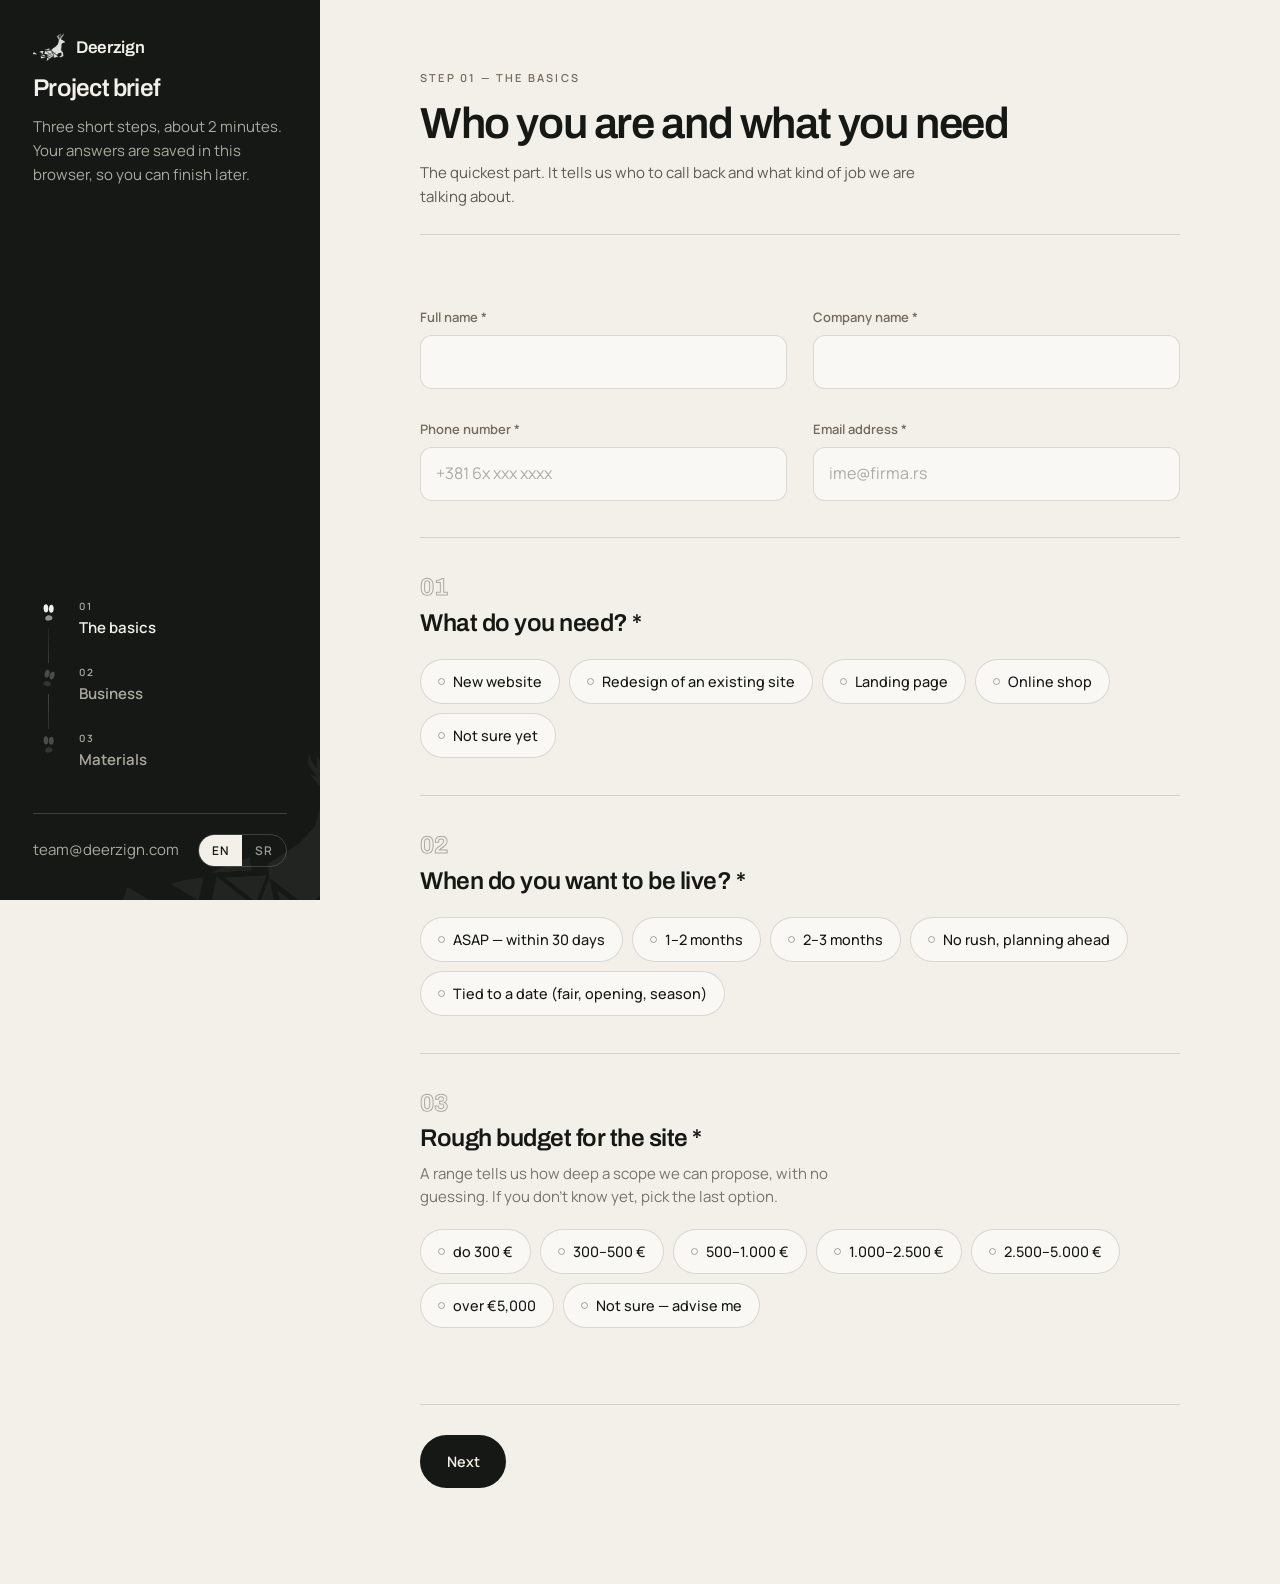
==== brief.html @ e3091c38 "Add files via upload" ====
<!doctype html>
<html lang="sr">
<head>
<meta charset="utf-8">
<meta name="viewport" content="width=device-width, initial-scale=1">
<title>Deerzign — Upit za izradu sajta</title>
<meta name="description" content="Kratak brif za izradu sajta. Odgovorite na nekoliko pitanja i javljamo se sa predlogom narednog koraka i okvirnom procenom.">
<meta name="robots" content="noindex,follow">
<meta name="theme-color" content="#14150F">
<link rel="icon" href="deer.png">

<link rel="preconnect" href="https://fonts.googleapis.com">
<link rel="preconnect" href="https://fonts.gstatic.com" crossorigin>
<link href="https://fonts.googleapis.com/css2?family=Archivo:wght@400;500;600;700&family=Manrope:wght@400;500;600;700&display=swap" rel="stylesheet">

<style>
/* ============================================================
   TOKENS — same set as index.html
   ============================================================ */
:root{
  --warm:#F2F0E9;
  --warm-2:#ECE7DA;
  --ink:#151815;
  --ink-2:#1B1E1B;
  --forest:#263D32;
  --forest-deep:#16241D;
  --brown:#756B5E;
  --text-dim:#AAA99F;
  --line:rgba(20,21,15,.14);
  --line-lt:rgba(242,240,233,.18);
  --err:#9A3B2B;

  --display:"Archivo",system-ui,-apple-system,"Segoe UI",sans-serif;
  --text:"Manrope",system-ui,-apple-system,"Segoe UI",sans-serif;

  --d2:clamp(1.75rem,3.4vw,2.8rem);
  --d3:clamp(1.35rem,2.1vw,1.9rem);

  --pad:clamp(1.25rem,4vw,3.25rem);
  --ease:cubic-bezier(.16,1,.3,1);
}

*,*::before,*::after{box-sizing:border-box}
html{-webkit-text-size-adjust:100%}
body{
  margin:0;background:var(--warm);color:var(--ink);
  font-family:var(--text);font-size:16px;line-height:1.6;
  -webkit-font-smoothing:antialiased;-moz-osx-font-smoothing:grayscale;
}
img{max-width:100%;display:block}
a{color:inherit;text-decoration:none}
button{font:inherit;color:inherit;background:none;border:0;cursor:pointer}
h1,h2,h3,h4{font-family:var(--display);font-weight:600;margin:0;letter-spacing:-.032em;line-height:1.06}
p{margin:0}
ul,ol{margin:0;padding:0;list-style:none}
::selection{background:var(--forest);color:var(--warm)}
:focus-visible{outline:2px solid var(--forest);outline-offset:3px;border-radius:3px}
.on-dark :focus-visible{outline-color:var(--warm)}
.sr-only{position:absolute;width:1px;height:1px;padding:0;margin:-1px;overflow:hidden;clip:rect(0 0 0 0);white-space:nowrap;border:0}

.eyebrow{font-family:var(--text);font-size:.6875rem;font-weight:600;letter-spacing:.2em;text-transform:uppercase;color:var(--brown)}
.on-dark .eyebrow{color:var(--text-dim)}
.small{font-size:.9375rem;line-height:1.6;color:rgba(20,21,15,.68)}
.on-dark .small{color:var(--text-dim)}

.btn{
  display:inline-flex;align-items:center;justify-content:center;gap:10px;
  padding:14px 26px;border-radius:999px;font-size:.9rem;font-weight:600;
  letter-spacing:-.01em;border:1px solid transparent;white-space:nowrap;
  transition:background .45s var(--ease),color .45s var(--ease),opacity .3s var(--ease);
}
.btn-dark{background:var(--ink);color:var(--warm)}
.btn-dark:hover{background:var(--forest)}
.btn-quiet{border-color:var(--line);color:var(--ink)}
.btn-quiet:hover{background:var(--warm-2)}
.btn[disabled]{opacity:.45;pointer-events:none}
/* the .btn class's own display:inline-flex otherwise beats the browser's
   default [hidden] rule, since an author-stylesheet class always wins over
   a same-specificity UA-stylesheet attribute selector */
.btn[hidden]{display:none}

/* ============================================================
   LAYOUT — a dark rail with the trail, the form beside it
   ============================================================ */
.wrap{display:grid;grid-template-columns:clamp(290px,25vw,392px) 1fr;min-height:100vh}

.rail{
  position:sticky;top:0;height:100vh;overflow:hidden;
  background:var(--ink);color:var(--warm);
  padding:clamp(1.6rem,2.6vw,2.6rem);
  display:flex;flex-direction:column;gap:2rem;
}
/* the mark, large and quiet, the way it sits in the dark panels on the site */
.rail::after{
  content:"";position:absolute;right:-16%;bottom:-8%;width:78%;aspect-ratio:1;
  background:url(deer.png) center/contain no-repeat;
  filter:brightness(0) invert(1);opacity:.06;pointer-events:none;
}
.rail>*{position:relative;z-index:1}

.brand{display:flex;align-items:center;gap:11px}
.brand img{height:28px;width:auto;filter:brightness(0) invert(1)}
.brand span{font-family:var(--display);font-weight:600;font-size:1.0625rem;letter-spacing:-.02em}

.rail-title{font-size:clamp(1.5rem,1.9vw,1.9rem);margin-top:.9rem}
.rail-sub{margin-top:.85rem;max-width:30ch}

/* ---- the trail: tracks pressed in one after another ---- */
.trail{margin-top:auto;position:relative;display:flex;flex-direction:column;gap:6px}
.trail::before{
  content:"";position:absolute;left:15px;top:18px;bottom:18px;width:1px;
  background:linear-gradient(rgba(244,241,233,0),rgba(244,241,233,.22),rgba(244,241,233,0));
}
.tstep{position:relative;padding:9px 0 9px 46px;display:flex;flex-direction:column;gap:2px}
.tstep .track{
  position:absolute;left:0;top:8px;width:31px;height:31px;display:grid;place-items:center;
  background:var(--ink);border-radius:50%;
}
.tstep .track svg{width:22px;height:22px;color:var(--warm);opacity:.24;transition:opacity .5s var(--ease),transform .5s var(--ease)}
.tstep:nth-child(even) .track svg{transform:rotate(9deg)}
.tstep:nth-child(odd) .track svg{transform:rotate(-7deg)}
.tstep.done .track svg{opacity:.6}
.tstep.now .track svg{opacity:1}
.tstep .n{font-size:.625rem;font-weight:600;letter-spacing:.2em;text-transform:uppercase;color:var(--text-dim)}
.tstep .t{font-size:.9375rem;font-weight:600;color:var(--text-dim);transition:color .5s var(--ease)}
.tstep.done .t{color:rgba(244,241,233,.72)}
.tstep.now .t{color:var(--warm)}

.rail-foot{display:flex;align-items:center;justify-content:space-between;gap:16px;
  padding-top:1.25rem;border-top:1px solid var(--line-lt)}

/* ---- language switch ---- */
.lang{display:inline-flex;border:1px solid var(--line-lt);border-radius:999px;overflow:hidden}
.lang button{padding:6px 13px;font-size:.75rem;font-weight:600;letter-spacing:.08em;color:rgba(244,241,233,.6)}
.lang button[aria-pressed="true"]{background:var(--warm);color:var(--ink)}
.stage .lang{border-color:var(--line)}
.stage .lang button{color:var(--brown)}
.stage .lang button[aria-pressed="true"]{background:var(--ink);color:var(--warm)}

/* ---- mobile head: the rail folds into a bar ---- */
.mhead{display:none;position:sticky;top:0;z-index:30;background:var(--ink);color:var(--warm);
  padding:12px var(--pad) 0}
.mhead-in{display:flex;align-items:center;justify-content:space-between;gap:14px}
.mhead .meta{font-size:.75rem;font-weight:600;letter-spacing:.14em;text-transform:uppercase;color:var(--text-dim)}
.mbar{margin-top:12px;height:2px;background:var(--line-lt);position:relative}
.mbar i{position:absolute;inset:0 auto 0 0;background:var(--warm);width:25%;transition:width .5s var(--ease)}

/* ============================================================
   FORM
   ============================================================ */
.stage{padding:clamp(2.2rem,5vw,4.5rem) var(--pad) clamp(4rem,8vw,6rem)}
.stage-in{max-width:760px;margin-inline:auto}

.step[hidden]{display:none}
.step{animation:rise .55s var(--ease) both}
@keyframes rise{from{opacity:0;transform:translateY(14px)}to{opacity:1;transform:none}}
@media (prefers-reduced-motion:reduce){.step{animation:none}}

.step-head{padding-bottom:1.6rem;margin-bottom:2.2rem;border-bottom:1px solid var(--line)}
.step-head h2{font-size:var(--d2);margin-top:.7rem}
.step-head .small{margin-top:.85rem;max-width:56ch}

.q{padding:2.3rem 0;border-bottom:1px solid var(--line)}
.q:last-of-type{border-bottom:0}
/* each real question gets a quiet outlined index mark, echoing the numerals
   used for services/pricing/process on the main site — :has() skips the
   contact-details block, which has no .q-t and so isn't really "a question" */
.step{counter-reset:qnum}
.q:has(.q-t){counter-increment:qnum}
.q-t::before{
  content:counter(qnum,decimal-leading-zero);
  display:block;font-family:var(--display);font-weight:700;
  font-size:1.5rem;line-height:1;letter-spacing:-.02em;margin-bottom:.6rem;
  color:transparent;-webkit-text-stroke:1px rgba(20,21,15,.32);
}
.q-t{font-family:var(--display);font-size:clamp(1.3rem,1.9vw,1.6rem);font-weight:600;letter-spacing:-.02em;line-height:1.22;display:block}
.q-t .req{color:var(--brown);font-weight:500}
.q-h{margin-top:.5rem;font-size:.9375rem;line-height:1.55;color:rgba(20,21,15,.56);max-width:52ch}
.q-body{margin-top:1.3rem}

/* two fields side by side */
.row{display:grid;grid-template-columns:1fr 1fr;gap:1.9rem 1.6rem}
.stack{display:flex;flex-direction:column;gap:.7rem}

label.f{display:block}
label.f .lb{display:block;font-size:.8125rem;font-weight:600;color:var(--brown);margin-bottom:.45rem}

input[type=text],input[type=email],input[type=tel],input[type=url],input[type=number],textarea,select{
  width:100%;font:inherit;color:var(--ink);background:rgba(255,255,255,.55);
  border:1px solid var(--line);border-radius:12px;padding:13px 15px;
  transition:border-color .3s var(--ease),background .3s var(--ease);
}
textarea{resize:vertical;min-height:104px;line-height:1.6}
input::placeholder,textarea::placeholder{color:rgba(20,21,15,.34)}
input:hover,textarea:hover,select:hover{border-color:rgba(20,21,15,.26)}
input:focus,textarea:focus,select:focus{outline:none;border-color:var(--forest);background:#fff;box-shadow:0 0 0 3px rgba(38,61,50,.1)}
.invalid input,.invalid textarea,.invalid select,input.invalid,textarea.invalid{border-color:var(--err)}
.num{max-width:170px}

/* ---- choices: pills ---- */
.chips{display:flex;flex-wrap:wrap;gap:9px;border:0;padding:0;margin:0}
.chips legend{position:absolute;width:1px;height:1px;overflow:hidden;clip:rect(0 0 0 0)}
.chip{position:relative}
/* the real control sits over the pill rather than being sized to nothing —
   a 0×0 input drops out of the accessibility tree in some browsers */
.chip input{position:absolute;inset:0;width:100%;height:100%;margin:0;opacity:0;cursor:pointer}
.chip span{
  display:inline-flex;align-items:center;gap:8px;cursor:pointer;
  padding:10px 17px;border:1px solid var(--line);border-radius:999px;
  font-size:.9rem;font-weight:500;background:rgba(255,255,255,.5);
  transition:background .3s var(--ease),color .3s var(--ease),border-color .3s var(--ease);
}
.chip span::before{
  content:"";width:7px;height:7px;border-radius:50%;background:transparent;
  border:1px solid rgba(20,21,15,.34);flex:none;transition:background .3s var(--ease),border-color .3s var(--ease);
}
.chip input[type=checkbox]+span::before{border-radius:2px}
.chip span:hover{border-color:rgba(20,21,15,.3)}
.chip input:checked+span{background:var(--ink);color:var(--warm);border-color:var(--ink)}
.chip input:checked+span::before{background:var(--warm);border-color:var(--warm)}
.chip input:focus-visible+span{outline:2px solid var(--forest);outline-offset:3px}
.chips.invalid .chip span{border-color:var(--err)}

/* ---- file drop ---- */
.drop{
  display:flex;align-items:center;gap:14px;width:100%;text-align:left;
  padding:15px 18px;border:1px dashed rgba(20,21,15,.26);border-radius:14px;
  background:rgba(255,255,255,.4);transition:border-color .3s var(--ease),background .3s var(--ease);
}
.drop:hover,.drop.over{border-color:var(--forest);background:#fff}
.drop svg{width:19px;height:19px;color:var(--brown);flex:none}
.drop .dt{font-size:.9rem;font-weight:600}
.drop .dh{font-size:.8125rem;color:rgba(20,21,15,.55)}
.files{margin-top:.7rem;display:flex;flex-direction:column;gap:6px}
.file{display:flex;align-items:center;gap:10px;font-size:.85rem;color:rgba(20,21,15,.72)}
.file b{font-weight:600}
.file button{color:var(--brown);font-size:.8125rem;text-decoration:underline;margin-left:auto}

/* ---- consent ---- */
.consent{display:flex;gap:12px;align-items:flex-start;font-size:.9rem;line-height:1.55;cursor:pointer}
.consent input{margin-top:4px;accent-color:var(--forest);width:17px;height:17px;flex:none}

/* ---- errors ---- */
.err{display:none;margin-top:.6rem;font-size:.8125rem;font-weight:600;color:var(--err)}
.err.on{display:block}
.summary{display:none;margin-bottom:1.6rem;padding:14px 18px;border-radius:12px;
  background:rgba(154,59,43,.08);border:1px solid rgba(154,59,43,.25);color:var(--err);
  font-size:.9rem;font-weight:600}
.summary.on{display:block}

/* ---- nav row ---- */
.nav-row{display:flex;align-items:center;gap:14px;margin-top:2.4rem;padding-top:1.9rem;border-top:1px solid var(--line)}
.nav-row .save{margin-left:auto;font-size:.8125rem;color:var(--brown);opacity:0;transition:opacity .4s var(--ease)}
.nav-row .save.on{opacity:1}
#send .spin{display:none;width:15px;height:15px;border:2px solid currentColor;border-right-color:transparent;
  border-radius:50%;animation:spin .7s linear infinite;flex:none}
#send.is-sending .spin{display:inline-block}
@keyframes spin{to{transform:rotate(360deg)}}
.sending-note{display:none;font-size:.8125rem;color:var(--brown);margin-top:12px;line-height:1.5}
.sending-note.on{display:block}

@media (max-width:980px){
  .wrap{grid-template-columns:1fr}
  .rail{display:none}
  .mhead{display:block}
  .stage{padding-top:2.2rem}
}
@media (max-width:620px){
  .row{grid-template-columns:1fr;gap:1.2rem}
  .num{max-width:none}
}
</style>

<!-- Meta Pixel Code -->
<script>
!function(f,b,e,v,n,t,s)
{if(f.fbq)return;n=f.fbq=function(){n.callMethod?
n.callMethod.apply(n,arguments):n.queue.push(arguments)};
if(!f._fbq)f._fbq=n;n.push=n;n.loaded=!0;n.version='2.0';
n.queue=[];t=b.createElement(e);t.async=!0;
t.src=v;s=b.getElementsByTagName(e)[0];
s.parentNode.insertBefore(t,s)}(window, document,'script',
'https://connect.facebook.net/en_US/fbevents.js');
fbq('init', '1056070890490241');
fbq('track', 'PageView');
</script>
<noscript><img height="1" width="1" style="display:none"
src="https://www.facebook.com/tr?id=1056070890490241&ev=PageView&noscript=1"
/></noscript>
<!-- End Meta Pixel Code -->
</head>
<body>

<div class="wrap">

  <!-- ============================ RAIL ============================ -->
  <aside class="rail on-dark">
    <div>
      <a class="brand" href="index.html" aria-label="Deerzign">
        <img src="deer.png" alt="" aria-hidden="true">
        <span>Deerzign</span>
      </a>
      <h1 class="rail-title" data-sr="Upit za izradu sajta" data-en="Project brief">Upit za izradu sajta</h1>
      <p class="small rail-sub" data-sr="Tri kratka koraka, oko 2 minuta. Odgovori se čuvaju u vašem pregledaču, možete nastaviti kasnije."
         data-en="Three short steps, about 2 minutes. Your answers are saved in this browser, so you can finish later.">Tri kratka koraka, oko 2 minuta. Odgovori se čuvaju u vašem pregledaču, možete nastaviti kasnije.</p>
    </div>

    <ol class="trail" id="trail">
      <li class="tstep now" data-step="1">
        <span class="track"><svg viewBox="0 0 24 24" fill="currentColor" aria-hidden="true"><path d="M9.4 3.2c1.6 0 2.6 2 2.4 4.6-.2 2.6-1.3 4.4-2.8 4.3-1.6-.1-2.6-2.1-2.4-4.7.2-2.5 1.3-4.2 2.8-4.2Z"/><path d="M15.6 4.6c1.5.2 2.3 2.2 1.9 4.7-.4 2.5-1.7 4.2-3.2 3.9-1.5-.3-2.3-2.3-1.9-4.8.4-2.4 1.7-4 3.2-3.8Z"/><path d="M11 15.4c2.2 0 4 1.5 4 3.3s-1.8 2.6-4 2.6-4-.8-4-2.6 1.8-3.3 4-3.3Z" opacity=".55"/></svg></span>
        <span class="n">01</span>
        <span class="t" data-sr="Osnovno" data-en="The basics">Osnovno</span>
      </li>
      <li class="tstep" data-step="2">
        <span class="track"><svg viewBox="0 0 24 24" fill="currentColor" aria-hidden="true"><path d="M9.4 3.2c1.6 0 2.6 2 2.4 4.6-.2 2.6-1.3 4.4-2.8 4.3-1.6-.1-2.6-2.1-2.4-4.7.2-2.5 1.3-4.2 2.8-4.2Z"/><path d="M15.6 4.6c1.5.2 2.3 2.2 1.9 4.7-.4 2.5-1.7 4.2-3.2 3.9-1.5-.3-2.3-2.3-1.9-4.8.4-2.4 1.7-4 3.2-3.8Z"/><path d="M11 15.4c2.2 0 4 1.5 4 3.3s-1.8 2.6-4 2.6-4-.8-4-2.6 1.8-3.3 4-3.3Z" opacity=".55"/></svg></span>
        <span class="n">02</span>
        <span class="t" data-sr="Biznis" data-en="Business">Biznis</span>
      </li>
      <li class="tstep" data-step="3">
        <span class="track"><svg viewBox="0 0 24 24" fill="currentColor" aria-hidden="true"><path d="M9.4 3.2c1.6 0 2.6 2 2.4 4.6-.2 2.6-1.3 4.4-2.8 4.3-1.6-.1-2.6-2.1-2.4-4.7.2-2.5 1.3-4.2 2.8-4.2Z"/><path d="M15.6 4.6c1.5.2 2.3 2.2 1.9 4.7-.4 2.5-1.7 4.2-3.2 3.9-1.5-.3-2.3-2.3-1.9-4.8.4-2.4 1.7-4 3.2-3.8Z"/><path d="M11 15.4c2.2 0 4 1.5 4 3.3s-1.8 2.6-4 2.6-4-.8-4-2.6 1.8-3.3 4-3.3Z" opacity=".55"/></svg></span>
        <span class="n">03</span>
        <span class="t" data-sr="Materijali" data-en="Materials">Materijali</span>
      </li>
    </ol>

    <div class="rail-foot">
      <a class="small" href="mailto:team@deerzign.com">team@deerzign.com</a>
      <div class="lang" role="group" aria-label="Jezik / Language">
        <button type="button" data-lang="en" aria-pressed="true">EN</button>
        <button type="button" data-lang="sr" aria-pressed="false">SR</button>
      </div>
    </div>
  </aside>

  <!-- ============================ MOBILE HEAD ============================ -->
  <div class="mhead on-dark">
    <div class="mhead-in">
      <a class="brand" href="index.html" aria-label="Deerzign">
        <img src="deer.png" alt="" aria-hidden="true">
        <span>Deerzign</span>
      </a>
      <div class="lang" role="group" aria-label="Jezik / Language">
        <button type="button" data-lang="en" aria-pressed="true">EN</button>
        <button type="button" data-lang="sr" aria-pressed="false">SR</button>
      </div>
    </div>
    <div class="mhead-in" style="margin-top:14px">
      <span class="meta"><span id="mStepName">Osnovno</span></span>
      <span class="meta"><span id="mStepNum">1</span>/3</span>
    </div>
    <div class="mbar"><i id="mBar"></i></div>
  </div>

  <!-- ============================ FORM ============================ -->
  <main class="stage">
    <div class="stage-in">

      <div class="summary" id="summary" role="alert"
           data-sr="Molimo popunite obavezna polja označena zvezdicom."
           data-en="Please fill in the required fields marked with an asterisk.">Molimo popunite obavezna polja označena zvezdicom.</div>

      <form id="brief" novalidate>

        <!-- ---------------- STEP 1 ---------------- -->
        <section class="step" data-step="1" aria-labelledby="h1">
          <header class="step-head">
            <span class="eyebrow" data-sr="Korak 01 — Osnovno" data-en="Step 01 — The basics">Korak 01 — Osnovno</span>
            <h2 id="h1" data-sr="Ko ste i šta vam treba" data-en="Who you are and what you need">Ko ste i šta vam treba</h2>
            <p class="small" data-sr="Ovaj deo je najbrži. Na osnovu njega znamo koga zovemo i o kakvom poslu pričamo."
               data-en="The quickest part. It tells us who to call back and what kind of job we are talking about.">Ovaj deo je najbrži. Na osnovu njega znamo koga zovemo i o kakvom poslu pričamo.</p>
            <p class="small" id="paketNote" hidden style="margin-top:.7rem;font-weight:600;color:var(--ink)"></p>
          </header>

          <div class="q">
            <div class="row">
              <label class="f">
                <span class="lb" data-sr="Ime i prezime *" data-en="Full name *">Ime i prezime *</span>
                <input type="text" name="ime" required data-col="Ime i prezime" autocomplete="name">
              </label>
              <label class="f">
                <span class="lb" data-sr="Naziv firme *" data-en="Company name *">Naziv firme *</span>
                <input type="text" name="firma" required data-col="Naziv firme" autocomplete="organization">
              </label>
              <label class="f">
                <span class="lb" data-sr="Broj telefona *" data-en="Phone number *">Broj telefona *</span>
                <input type="tel" name="telefon" required data-col="Telefon" autocomplete="tel" placeholder="+381 6x xxx xxxx">
              </label>
              <label class="f">
                <span class="lb" data-sr="Email adresa *" data-en="Email address *">Email adresa *</span>
                <input type="email" name="email" required data-col="Email" autocomplete="email" placeholder="ime@firma.rs">
              </label>
            </div>
            <div class="err" id="e-kontakt" data-sr="Popunite ime, firmu, telefon i ispravnu email adresu." data-en="Please add your name, company, phone and a valid email.">Popunite ime, firmu, telefon i ispravnu email adresu.</div>
          </div>

          <div class="q">
            <span class="q-t" data-sr="Šta vam je potrebno? *" data-en="What do you need? *">Šta vam je potrebno? *</span>
            <div class="q-body">
              <fieldset class="chips group" data-required data-col="Šta vam je potrebno" id="g-potreba">
                <legend data-sr="Šta vam je potrebno?" data-en="What do you need?">Šta vam je potrebno?</legend>
                <label class="chip"><input type="radio" name="potreba" value="Novi sajt" data-en-val="New website"><span data-sr="Novi sajt" data-en="New website">Novi sajt</span></label>
                <label class="chip"><input type="radio" name="potreba" value="Redizajn postojećeg" data-en-val="Redesign of an existing site"><span data-sr="Redizajn postojećeg" data-en="Redesign of an existing site">Redizajn postojećeg</span></label>
                <label class="chip"><input type="radio" name="potreba" value="Landing stranica" data-en-val="Landing page"><span data-sr="Landing stranica" data-en="Landing page">Landing stranica</span></label>
                <label class="chip"><input type="radio" name="potreba" value="Onlajn prodavnica" data-en-val="Online shop"><span data-sr="Onlajn prodavnica" data-en="Online shop">Onlajn prodavnica</span></label>
                <label class="chip"><input type="radio" name="potreba" value="Nisam siguran/na" data-en-val="Not sure yet"><span data-sr="Nisam siguran/na" data-en="Not sure yet">Nisam siguran/na</span></label>
              </fieldset>
              <div class="err" id="e-potreba" data-sr="Izaberite jednu opciju." data-en="Please choose one option.">Izaberite jednu opciju.</div>
            </div>
          </div>

          <div class="q">
            <span class="q-t" data-sr="Kada želite da sajt bude online? *" data-en="When do you want to be live? *">Kada želite da sajt bude online? *</span>
            <div class="q-body">
              <fieldset class="chips group" data-required data-col="Željeni rok" id="g-rok">
                <legend data-sr="Željeni rok" data-en="Timeline">Željeni rok</legend>
                <label class="chip"><input type="radio" name="rok" value="Što pre — do 30 dana" data-en-val="As soon as possible — within 30 days"><span data-sr="Što pre — do 30 dana" data-en="ASAP — within 30 days">Što pre — do 30 dana</span></label>
                <label class="chip"><input type="radio" name="rok" value="1–2 meseca" data-en-val="1–2 months"><span data-sr="1–2 meseca" data-en="1–2 months">1–2 meseca</span></label>
                <label class="chip"><input type="radio" name="rok" value="2–3 meseca" data-en-val="2–3 months"><span data-sr="2–3 meseca" data-en="2–3 months">2–3 meseca</span></label>
                <label class="chip"><input type="radio" name="rok" value="Nije hitno, planiramo unapred" data-en-val="No rush, planning ahead"><span data-sr="Nije hitno, planiramo unapred" data-en="No rush, planning ahead">Nije hitno, planiramo unapred</span></label>
                <label class="chip"><input type="radio" name="rok" value="Vezano za datum (sajam, otvaranje, sezona)" data-en-val="Tied to a date (fair, opening, season)"><span data-sr="Vezano za datum (sajam, otvaranje, sezona)" data-en="Tied to a date (fair, opening, season)">Vezano za datum</span></label>
              </fieldset>
              <div class="err" id="e-rok" data-sr="Izaberite jednu opciju." data-en="Please choose one option.">Izaberite jednu opciju.</div>
            </div>
          </div>

          <div class="q">
            <span class="q-t" data-sr="Okvirni budžet za sajt *" data-en="Rough budget for the site *">Okvirni budžet za sajt *</span>
            <p class="q-h" data-sr="Raspon nam govori koliko dubok posao možemo da predložimo — bez pogađanja u prazno. Ako još ne znate, izaberite poslednju opciju."
               data-en="A range tells us how deep a scope we can propose, with no guessing. If you don't know yet, pick the last option.">Raspon nam govori koliko dubok posao možemo da predložimo — bez pogađanja u prazno. Ako još ne znate, izaberite poslednju opciju.</p>
            <div class="q-body stack" style="gap:1.1rem">
              <fieldset class="chips group" data-required data-col="Budžet" id="g-budzet">
                <legend data-sr="Budžet" data-en="Budget">Budžet</legend>
                <label class="chip"><input type="radio" name="budzet" value="do 300 €" data-en-val="under €300"><span>do 300 €</span></label>
                <label class="chip"><input type="radio" name="budzet" value="300–500 €"><span>300–500 €</span></label>
                <label class="chip"><input type="radio" name="budzet" value="500–1.000 €"><span>500–1.000 €</span></label>
                <label class="chip"><input type="radio" name="budzet" value="1.000–2.500 €"><span>1.000–2.500 €</span></label>
                <label class="chip"><input type="radio" name="budzet" value="2.500–5.000 €"><span>2.500–5.000 €</span></label>
                <label class="chip"><input type="radio" name="budzet" value="preko 5.000 €" data-en-val="over €5,000"><span data-sr="preko 5.000 €" data-en="over €5,000">preko 5.000 €</span></label>
                <label class="chip"><input type="radio" name="budzet" value="Nisam siguran/na — predložite" data-en-val="Not sure — advise me"><span data-sr="Nisam siguran/na — predložite" data-en="Not sure — advise me">Nisam siguran/na — predložite</span></label>
              </fieldset>
              <div class="err" id="e-budzet" data-sr="Izaberite jedan raspon." data-en="Pick one range.">Izaberite jedan raspon.</div>
            </div>
          </div>

        </section>

        <!-- ---------------- STEP 2 ---------------- -->
        <section class="step" data-step="2" aria-labelledby="h2" hidden>
          <header class="step-head">
            <span class="eyebrow" data-sr="Korak 02 — Biznis" data-en="Step 02 — Business">Korak 02 — Biznis</span>
            <h2 id="h2" data-sr="Recite nam o poslu" data-en="Tell us about the business">Recite nam o poslu</h2>
            <p class="small" data-sr="Jedno pitanje — ali od njega zavisi ceo predlog sajta, pa slobodno pišite koliko treba."
               data-en="One question — but the whole site proposal rests on it, so write as much as you need.">Jedno pitanje — ali od njega zavisi ceo predlog sajta, pa slobodno pišite koliko treba.</p>
          </header>

          <div class="q">
            <label class="q-t" for="delatnost" data-sr="Opišite nam vaš biznis *" data-en="Tell us about your business *">Opišite nam vaš biznis *</label>
            <p class="q-h" data-sr="Čime se bavite, šta prodajete ili radite, šta vas izdvaja — pišite slobodno, kao da nam to objašnjavate uživo."
               data-en="What you do, what you sell or offer, what sets you apart — write freely, as if explaining it to us in person.">Čime se bavite, šta prodajete ili radite, šta vas izdvaja — pišite slobodno, kao da nam to objašnjavate uživo.</p>
            <div class="q-body">
              <textarea id="delatnost" name="delatnost" required data-col="Čime se bavite" style="min-height:168px"
                data-sr-ph="Npr. Radimo adaptacije kupatila u Beogradu, uglavnom stanovi u novogradnji. Najviše tražena usluga nam je kompletna adaptacija ključ u ruke, a izdvaja nas brza isporuka i fiksna cena dogovorena unapred."
                data-en-ph="e.g. We renovate bathrooms in Belgrade, mostly flats in new buildings. Our most requested service is a full turnkey renovation, and what sets us apart is fast delivery and a fixed price agreed up front."
                placeholder="Npr. Radimo adaptacije kupatila u Beogradu, uglavnom stanovi u novogradnji. Najviše tražena usluga nam je kompletna adaptacija ključ u ruke, a izdvaja nas brza isporuka i fiksna cena dogovorena unapred."></textarea>
              <div class="err" data-sr="Ovo polje je obavezno." data-en="This field is required.">Ovo polje je obavezno.</div>
            </div>
          </div>

        </section>

        <!-- ---------------- STEP 3 ---------------- -->
        <section class="step" data-step="3" aria-labelledby="h3" hidden>
          <header class="step-head">
            <span class="eyebrow" data-sr="Korak 03 — Materijali" data-en="Step 03 — Materials">Korak 03 — Materijali</span>
            <h2 id="h3" data-sr="Šta već imate" data-en="What you already have">Šta već imate</h2>
            <p class="small" data-sr="Ništa od ovoga nije obavezno, osim kontakt podataka. Ako nemate materijale — recite nam, možemo da ih uključimo u ponudu. Do 10 MB po fajlu."
               data-en="None of this is required except your contact details. If you don't have materials, say so — we can include that in the proposal. Up to 10 MB per file.">Ništa od ovoga nije obavezno, osim kontakt podataka. Ako nemate materijale — recite nam, možemo da ih uključimo u ponudu. Do 10 MB po fajlu.</p>
          </header>

          <div class="q">
            <span class="q-t" data-sr="Logo firme" data-en="Company logo">Logo firme</span>
            <p class="q-h" data-sr="Ako imate vektor (.ai, .eps, .svg, .pdf), pošaljite njega — iz njega se sve ostalo izvodi."
               data-en="If you have a vector file (.ai, .eps, .svg, .pdf), send that one — everything else derives from it.">Ako imate vektor (.ai, .eps, .svg, .pdf), pošaljite njega — iz njega se sve ostalo izvodi.</p>
            <div class="q-body" data-file="logo" data-col="Logo"></div>
          </div>

          <div class="q">
            <span class="q-t" data-sr="Fotografije" data-en="Photographs">Fotografije</span>
            <p class="q-h" data-sr="Radovi, proizvodi, tim, prostor. Bolje deset dobrih nego sto nasumičnih. Slobodno ovde ubacite i cenovnik, katalog ili brošuru u PDF-u ili sličnom formatu."
               data-en="Work, products, team, premises. Ten good ones beat a hundred random ones. Feel free to drop your price list, catalogue or brochure here too — PDF or similar.">Radovi, proizvodi, tim, prostor. Bolje deset dobrih nego sto nasumičnih. Slobodno ovde ubacite i cenovnik, katalog ili brošuru u PDF-u ili sličnom formatu.</p>
            <div class="q-body" data-file="fotografije" data-col="Fotografije" data-multiple></div>
          </div>

          <div class="q">
            <label class="q-t" for="mreze" data-sr="Linkovi" data-en="Links">Linkovi</label>
            <p class="q-h" data-sr="Društvene mreže, Google profil, link ka Drive-u/WeTransferu ako je materijal prevelik — i slobodno linkove ili nazive sajtova koji vam se dopadaju."
               data-en="Social profiles, Google listing, a Drive/WeTransfer link if material is too big — and feel free to add links or names of sites you like.">Društvene mreže, Google profil, link ka Drive-u/WeTransferu ako je materijal prevelik — i slobodno linkove ili nazive sajtova koji vam se dopadaju.</p>
            <div class="q-body">
              <textarea id="mreze" name="mreze" data-col="Linkovi" style="min-height:84px"
                data-sr-ph="Jedan link po redu — Instagram, Facebook, Google profil, Drive…"
                data-en-ph="One link per line — Instagram, Facebook, Google listing, Drive…"
                placeholder="Jedan link po redu — Instagram, Facebook, Google profil, Drive…"></textarea>
            </div>
          </div>

          <div class="q">
            <label class="q-t" for="kontakt_podaci" data-sr="Adresa, radno vreme i kontakt podaci" data-en="Address, opening hours and contact details">Adresa, radno vreme i kontakt podaci</label>
            <p class="q-h" data-sr="Tačno onako kako treba da stoji na sajtu i na Google mapi. Ako radite onlajn ili bez fiksnog radnog vremena, preskočite."
               data-en="Exactly as it should appear on the site and on Google Maps. Skip it if you work online or without fixed hours.">Tačno onako kako treba da stoji na sajtu i na Google mapi. Ako radite onlajn ili bez fiksnog radnog vremena, preskočite.</p>
            <div class="q-body">
              <textarea id="kontakt_podaci" name="kontakt_podaci" data-col="Adresa, radno vreme, kontakt"
                data-sr-ph="Adresa&#10;Radno vreme&#10;Telefon i email za sajt&#10;PIB i matični broj (za podnožje sajta)"
                data-en-ph="Address&#10;Opening hours&#10;Phone and email for the site&#10;Company registration details (for the footer)"
                placeholder="Adresa&#10;Radno vreme&#10;Telefon i email za sajt&#10;PIB i matični broj (za podnožje sajta)"></textarea>
            </div>
          </div>

          <div class="q">
            <label class="q-t" for="ostalo" data-sr="Bilo šta drugo što treba da znamo" data-en="Anything else we should know">Bilo šta drugo što treba da znamo</label>
            <p class="q-h" data-sr="Ovde nam slobodno ostavite i dva-tri sajta koja vam se sviđaju i zašto — bilo koja branša."
               data-en="Feel free to drop in two or three websites you like, and why — any industry.">Ovde nam slobodno ostavite i dva-tri sajta koja vam se sviđaju i zašto — bilo koja branša.</p>
            <div class="q-body">
              <textarea id="ostalo" name="ostalo" data-col="Ostalo"></textarea>
            </div>
          </div>

          <div class="q">
            <label class="consent">
              <input type="checkbox" name="saglasnost" required data-col="Saglasnost">
              <span data-sr="Saglasan/na sam da Deerzign koristi ove podatke radi pripreme ponude i kontakta u vezi sa ovim projektom, i da ime, email i telefon (heširano) deli sa Meta/Facebook radi merenja i unapređenja oglasa."
                    data-en="I agree that Deerzign may use this information to prepare a proposal and contact me about this project, and may share my name, email and phone (hashed) with Meta/Facebook to measure and improve ad performance.">Saglasan/na sam da Deerzign koristi ove podatke radi pripreme ponude i kontakta u vezi sa ovim projektom, i da ime, email i telefon (heširano) deli sa Meta/Facebook radi merenja i unapređenja oglasa.</span>
            </label>
            <div class="err" data-sr="Potrebna je saglasnost da bismo mogli da vam odgovorimo." data-en="We need your consent before we can reply.">Potrebna je saglasnost da bismo mogli da vam odgovorimo.</div>
          </div>
        </section>

        <!-- ---------------- NAV ---------------- -->
        <div class="nav-row">
          <button type="button" class="btn btn-quiet" id="back" hidden data-sr="Nazad" data-en="Back">Nazad</button>
          <button type="button" class="btn btn-dark" id="next" data-sr="Sledeće" data-en="Next">Sledeće</button>
          <button type="submit" class="btn btn-dark" id="send" hidden>
            <span class="spin" aria-hidden="true"></span>
            <span class="btn-label" data-sr="Pošalji upit" data-en="Send the brief">Pošalji upit</span>
          </button>
          <span class="save" id="save" data-sr="Sačuvano" data-en="Saved">Sačuvano</span>
        </div>
        <p class="sending-note" id="sendingNote"
          data-sr="Šalje se — ovo može potrajati par sekundi, naročito ako ste priložili fajlove. Ne zatvarajte stranicu."
          data-en="Sending — this can take a few seconds, especially with attachments. Please don't close the page.">
          Šalje se — ovo može potrajati par sekundi, naročito ako ste priložili fajlove. Ne zatvarajte stranicu.
        </p>
      </form>

    </div>
  </main>
</div>

<script>
(function(){
  'use strict';

  /* ============================================================
     WHERE THE ANSWERS GO
     Paste the /exec URL of the Apps Script web app deployed from
     brief-apps-script.gs (see README). Until it is filled in, the
     form falls back to an email with the answers in the body.
     ============================================================ */
  var ENDPOINT = 'https://script.google.com/macros/s/AKfycbysPbaDWkhf1Be_vFjsGDMeiizoSDYRHfo_Iv98EpZz-RRFjiS3vBAgRLRiNY5hVHkv/exec';
  var FALLBACK_EMAIL = 'team@deerzign.com';

  var MAX_FILE = 10 * 1024 * 1024;   /* per file  */
  var MAX_TOTAL = 25 * 1024 * 1024;  /* all files */

  /* phone photos routinely arrive at 4000px/8+ MB — downscaling client-side
     before upload is most of what makes submit feel slow with attachments */
  function compressImage(file){
    if (!/^image\/(jpeg|png|webp)$/.test(file.type)) return Promise.resolve(file);
    var MAX_DIM = 1920;
    return new Promise(function(resolve){
      var url = URL.createObjectURL(file);
      var img = new Image();
      img.onload = function(){
        URL.revokeObjectURL(url);
        var w = img.naturalWidth, h = img.naturalHeight;
        var scale = Math.min(1, MAX_DIM / Math.max(w, h));
        var cw = Math.max(1, Math.round(w * scale)), ch = Math.max(1, Math.round(h * scale));
        var canvas = document.createElement('canvas');
        canvas.width = cw; canvas.height = ch;
        canvas.getContext('2d').drawImage(img, 0, 0, cw, ch);
        canvas.toBlob(function(blob){
          if (!blob || blob.size >= file.size){ resolve(file); return; }
          resolve(new File([blob], file.name, {type:'image/jpeg'}));
        }, 'image/jpeg', 0.82);
      };
      img.onerror = function(){ URL.revokeObjectURL(url); resolve(file); };
      img.src = url;
    });
  }

  var form = document.getElementById('brief');
  var steps = [].slice.call(form.querySelectorAll('.step'));
  var trail = [].slice.call(document.querySelectorAll('.tstep'));
  var backBtn = document.getElementById('back');
  var nextBtn = document.getElementById('next');
  var sendBtn = document.getElementById('send');
  var sendingNote = document.getElementById('sendingNote');
  var summary = document.getElementById('summary');
  var saveTag = document.getElementById('save');
  var mBar = document.getElementById('mBar');
  var mNum = document.getElementById('mStepNum');
  var mName = document.getElementById('mStepName');

  var cur = 0;
  var lang = 'sr';
  var files = {};   /* field -> [File] */
  var paketOdCenovnika = new URLSearchParams(location.search).get('paket') || '';
  /* handoff from a Meta Lead Ads follow-up message — see automation/PLAYBOOK.md
     "Nacrt poruke" for Leads Meta Ads: budzet/rok mirror the exact values the
     person already gave Meta, so the chip they'd otherwise re-pick here is
     pre-checked instead. izvor overrides document.referrer because a link
     opened from WhatsApp/SMS usually carries no referrer at all. */
  var budzetOdLinka = new URLSearchParams(location.search).get('budzet') || '';
  var rokOdLinka = new URLSearchParams(location.search).get('rok') || '';
  /* handoff from a service page (redizajn-sajta.html etc.) — pre-picks which
     "Šta vam je potrebno" chip matches the page the visitor came from */
  var potrebaOdLinka = new URLSearchParams(location.search).get('potreba') || '';
  var izvorOdLinka = new URLSearchParams(location.search).get('izvor') || '';
  var submitted = false;   /* real submit in flight/done — never also log as abandoned */
  var partialSent = false; /* send the "started but left" snapshot at most once */

  /* ---------- language ---------- */
  function applyLang(l){
    lang = l;
    document.documentElement.lang = l;
    document.querySelectorAll('[data-sr]').forEach(function(el){
      var t = el.getAttribute('data-' + l);
      if (t) el.textContent = t;
    });
    document.querySelectorAll('[data-sr-ph]').forEach(function(el){
      var t = el.getAttribute('data-' + l + '-ph');
      if (t) el.placeholder = t;
    });
    document.querySelectorAll('.lang button').forEach(function(b){
      b.setAttribute('aria-pressed', String(b.dataset.lang === l));
    });
    try { localStorage.setItem('dz-lang', l); } catch(e){}
    paint();
  }
  document.querySelectorAll('.lang button').forEach(function(b){
    b.addEventListener('click', function(){ applyLang(b.dataset.lang); });
  });

  /* ---------- file fields ---------- */
  var FILE_TXT = {
    sr:{pick:'Izaberite fajl ili prevucite ovde', hint:'do 10 MB po fajlu', remove:'ukloni'},
    en:{pick:'Choose a file or drop it here', hint:'up to 10 MB per file', remove:'remove'}
  };
  document.querySelectorAll('[data-file]').forEach(function(host){
    var key = host.dataset.file;
    var multi = host.hasAttribute('data-multiple');
    files[key] = [];

    var input = document.createElement('input');
    input.type = 'file'; input.multiple = multi; input.className = 'sr-only';
    input.id = 'f-' + key;

    var drop = document.createElement('label');
    drop.className = 'drop'; drop.setAttribute('for', input.id);
    drop.innerHTML =
      '<svg viewBox="0 0 24 24" fill="none" stroke="currentColor" stroke-width="1.6" stroke-linecap="round" stroke-linejoin="round">' +
      '<path d="M12 16V4"/><path d="m7.5 8.5 4.5-4.5 4.5 4.5"/><path d="M4 15v3.5A1.5 1.5 0 0 0 5.5 20h13a1.5 1.5 0 0 0 1.5-1.5V15"/></svg>' +
      '<span><span class="dt" data-sr="' + FILE_TXT.sr.pick + '" data-en="' + FILE_TXT.en.pick + '">' + FILE_TXT.sr.pick + '</span><br>' +
      '<span class="dh" data-sr="' + FILE_TXT.sr.hint + '" data-en="' + FILE_TXT.en.hint + '">' + FILE_TXT.sr.hint + '</span></span>';

    var list = document.createElement('div');
    list.className = 'files';
    var err = document.createElement('div');
    err.className = 'err';

    host.appendChild(input); host.appendChild(drop); host.appendChild(list); host.appendChild(err);

    function render(){
      list.innerHTML = '';
      files[key].forEach(function(f, i){
        var row = document.createElement('div');
        row.className = 'file';
        row.innerHTML = '<b></b><span>' + (f.size/1048576).toFixed(1) + ' MB</span>';
        row.querySelector('b').textContent = f.name;
        var rm = document.createElement('button');
        rm.type = 'button';
        rm.textContent = FILE_TXT[lang].remove;
        rm.addEventListener('click', function(){ files[key].splice(i,1); render(); });
        row.appendChild(rm);
        list.appendChild(row);
      });
    }
    function add(fileList){
      err.classList.remove('on');
      var incoming = [].slice.call(fileList);
      Promise.all(incoming.map(compressImage)).then(function(processed){
        processed.forEach(function(f){
          if (f.size > MAX_FILE){
            err.textContent = (lang === 'sr' ? 'Fajl je veći od 10 MB: ' : 'File is over 10 MB: ') + f.name;
            err.classList.add('on');
            return;
          }
          if (!multi) files[key] = [];
          files[key].push(f);
        });
        render();
      });
    }
    input.addEventListener('change', function(){ add(input.files); input.value = ''; });
    ['dragenter','dragover'].forEach(function(ev){
      drop.addEventListener(ev, function(e){ e.preventDefault(); drop.classList.add('over'); });
    });
    ['dragleave','drop'].forEach(function(ev){
      drop.addEventListener(ev, function(e){ e.preventDefault(); drop.classList.remove('over'); });
    });
    drop.addEventListener('drop', function(e){ if (e.dataTransfer) add(e.dataTransfer.files); });
  });

  /* ---------- validation ---------- */
  function clearErr(scope){
    scope.querySelectorAll('.err.on').forEach(function(el){ el.classList.remove('on'); });
    scope.querySelectorAll('.invalid').forEach(function(el){ el.classList.remove('invalid'); });
    summary.classList.remove('on');
  }
  function showErr(el){
    var q = el.closest('.q') || el.parentElement;
    var e = q.querySelector('.err');
    if (e) e.classList.add('on');
  }
  function validate(step){
    clearErr(step);
    var bad = null;

    /* single controls */
    step.querySelectorAll('input[required],textarea[required]').forEach(function(el){
      if (el.closest('[hidden]:not(.step)')) return;
      var ok = el.type === 'checkbox' ? el.checked : el.value.trim() !== '';
      if (ok && el.type === 'email') ok = /^[^\s@]+@[^\s@]+\.[^\s@]{2,}$/.test(el.value.trim());
      if (!ok){ el.classList.add('invalid'); showErr(el); if (!bad) bad = el; }
    });

    /* choice groups */
    step.querySelectorAll('.group[data-required]').forEach(function(g){
      if (g.closest('[hidden]:not(.step)')) return;
      if (!g.querySelector('input:checked')){
        g.classList.add('invalid'); showErr(g);
        if (!bad) bad = g.querySelector('input');
      }
    });

    if (bad){
      summary.classList.add('on');
      var target = bad.closest('.q') || bad;
      target.scrollIntoView({behavior:'smooth', block:'center'});
      if (bad.focus) try { bad.focus({preventScroll:true}); } catch(e){ bad.focus(); }
      return false;
    }
    return true;
  }

  /* ---------- step machine ---------- */
  function paint(){
    steps.forEach(function(s,i){ s.hidden = i !== cur; });
    trail.forEach(function(t,i){
      t.classList.toggle('now', i === cur);
      t.classList.toggle('done', i < cur);
    });
    backBtn.hidden = cur === 0;
    nextBtn.hidden = cur === steps.length - 1;
    sendBtn.hidden = cur !== steps.length - 1;
    mBar.style.width = ((cur + 1) / steps.length * 100) + '%';
    mNum.textContent = String(cur + 1);
    var name = trail[cur].querySelector('.t');
    mName.textContent = name.getAttribute('data-' + lang) || name.textContent;
  }
  function go(i){
    cur = Math.max(0, Math.min(steps.length - 1, i));
    paint();
    summary.classList.remove('on');
    window.scrollTo({top:0, behavior:'smooth'});
    try { localStorage.setItem('dz-brief-step', String(cur)); } catch(e){}
  }
  nextBtn.addEventListener('click', function(){ if (validate(steps[cur])) go(cur + 1); });
  backBtn.addEventListener('click', function(){ go(cur - 1); });
  trail.forEach(function(t, i){
    t.addEventListener('click', function(){ if (i < cur) go(i); });
    t.style.cursor = 'pointer';
  });

  /* Enter moves on, except inside a textarea */
  form.addEventListener('keydown', function(e){
    if (e.key !== 'Enter') return;
    if (e.target.tagName === 'TEXTAREA') return;
    e.preventDefault();
    if (cur < steps.length - 1){ if (validate(steps[cur])) go(cur + 1); }
    else sendBtn.click();
  });

  /* ---------- autosave (files excluded — they can't be serialised) ---------- */
  var KEY = 'dz-brief';
  var saveTimer;
  function snapshot(){
    var data = {};
    form.querySelectorAll('input,textarea,select').forEach(function(el){
      if (!el.name || el.type === 'file') return;
      if (el.type === 'radio'){ if (el.checked) data[el.name] = el.value; }
      else if (el.type === 'checkbox'){ (data[el.name] = data[el.name] || []).push(el.checked ? el.value : null); }
      else data[el.name] = el.value;
    });
    return data;
  }
  function save(){
    try { localStorage.setItem(KEY, JSON.stringify(snapshot())); } catch(e){ return; }
    saveTag.classList.add('on');
    clearTimeout(saveTimer);
    saveTimer = setTimeout(function(){ saveTag.classList.remove('on'); }, 1600);
  }
  function restore(){
    var raw;
    try { raw = localStorage.getItem(KEY); } catch(e){ return; }
    if (!raw) return;
    var data;
    try { data = JSON.parse(raw); } catch(e){ return; }
    form.querySelectorAll('input,textarea,select').forEach(function(el){
      if (!el.name || el.type === 'file') return;
      var v = data[el.name];
      if (v === undefined) return;
      if (el.type === 'radio') el.checked = (v === el.value);
      else if (el.type === 'checkbox') el.checked = Array.isArray(v) ? v.indexOf(el.value) > -1 : !!v;
      else el.value = v;
    });
  }
  form.addEventListener('input', save);
  form.addEventListener('change', save);

  /* ---------- collect ---------- */
  function collect(){
    var out = [];
    if (paketOdCenovnika) out.push({label:'Paket sa cenovnika', value:paketOdCenovnika});
    form.querySelectorAll('[data-col]').forEach(function(el){
      /* skip only questions switched off by conditional logic — the steps
         themselves are hidden most of the time and still have to be sent */
      if (el.closest('[hidden]:not(.step)')) return;
      var label = el.getAttribute('data-col');
      var value = '';
      if (el.classList.contains('group')){
        value = [].slice.call(el.querySelectorAll('input:checked')).map(function(i){ return i.value; }).join(', ');
      } else if (el.hasAttribute('data-file')){
        var k = el.dataset.file;
        value = (files[k] || []).map(function(f){ return f.name; }).join(', ');
      } else if (el.type === 'checkbox'){
        value = el.checked ? 'Da' : 'Ne';
      } else {
        value = (el.value || '').trim();
      }
      out.push({label:label, value:value});
    });
    return out;
  }
  function readFiles(){
    var jobs = [];
    Object.keys(files).forEach(function(k){
      files[k].forEach(function(f){
        jobs.push(new Promise(function(res){
          var r = new FileReader();
          r.onload = function(){
            res({field:k, name:f.name, type:f.type || 'application/octet-stream',
                 data:String(r.result).split(',')[1]});
          };
          r.onerror = function(){ res(null); };
          r.readAsDataURL(f);
        }));
      });
    });
    return Promise.all(jobs).then(function(a){ return a.filter(Boolean); });
  }
  function totalSize(){
    var t = 0;
    Object.keys(files).forEach(function(k){ files[k].forEach(function(f){ t += f.size; }); });
    return t;
  }

  /* ---------- abandoned-form capture ----------
     Fires once, when the tab is hidden/closed, and only if there's at least
     an email or phone to follow up on — otherwise there's nothing to do
     with it. sendBeacon rather than fetch: it has to complete during page
     teardown, when a normal request would just get cancelled. */
  function sendPartial(){
    if (partialSent || submitted) return;
    var fields = collect().filter(function(f){ return f.value; });
    var hasContact = fields.some(function(f){ return (f.label === 'Email' || f.label === 'Telefon') && f.value; });
    if (!hasContact || !ENDPOINT || !navigator.sendBeacon) return;
    partialSent = true;
    var payload = JSON.stringify({
      action: 'partialLead',
      fields: fields,
      meta: { jezik: lang, poslato: new Date().toISOString(), stranica: location.href, izvor: izvorOdLinka || document.referrer || '' }
    });
    navigator.sendBeacon(ENDPOINT, new Blob([payload], {type:'text/plain;charset=utf-8'}));
  }
  document.addEventListener('visibilitychange', function(){
    if (document.visibilityState === 'hidden') sendPartial();
  });
  window.addEventListener('pagehide', sendPartial);

  /* ---------- submit ---------- */
  function mailtoFallback(fields){
    var body = fields.map(function(f){ return f.label + ': ' + (f.value || '—'); }).join('\n');
    var name = (form.querySelector('[name="firma"]') || {}).value || '';
    return 'mailto:' + FALLBACK_EMAIL +
      '?subject=' + encodeURIComponent('Brif za sajt — ' + name) +
      '&body=' + encodeURIComponent(body);
  }

  form.addEventListener('submit', function(e){
    e.preventDefault();
    if (!validate(steps[cur])) return;

    if (totalSize() > MAX_TOTAL){
      summary.textContent = lang === 'sr'
        ? 'Fajlovi zajedno prelaze 25 MB. Uklonite nešto ili nam pošaljite link ka materijalu.'
        : 'The files add up to more than 25 MB. Remove some, or send us a link instead.';
      summary.classList.add('on');
      return;
    }

    var fields = collect();
    /* shared with the Meta Pixel Lead call on hvala.html, so the browser
       event and the server-side (Conversions API) event get deduplicated
       into one lead instead of being counted twice */
    var eventId = 'dz-' + Date.now() + '-' + Math.random().toString(36).slice(2, 10);
    var labelEl = sendBtn.querySelector('.btn-label');
    var label = labelEl.getAttribute('data-' + lang) || labelEl.textContent;
    sendBtn.disabled = true;
    sendBtn.classList.add('is-sending');
    labelEl.textContent = lang === 'sr' ? 'Šaljem…' : 'Sending…';
    sendingNote.classList.add('on');

    if (!ENDPOINT){
      /* no backend wired yet — hand the answers over by email instead of losing them */
      console.warn('ENDPOINT is empty — falling back to email.', fields);
      window.location.href = mailtoFallback(fields);
      sendBtn.disabled = false;
      sendBtn.classList.remove('is-sending');
      labelEl.textContent = label;
      sendingNote.classList.remove('on');
      return;
    }

    readFiles().then(function(payloadFiles){
      return fetch(ENDPOINT, {
        method:'POST',
        /* text/plain keeps the browser from sending a preflight Apps Script can't answer */
        headers:{'Content-Type':'text/plain;charset=utf-8'},
        body:JSON.stringify({
          fields: fields,
          files: payloadFiles,
          eventId: eventId,
          meta: {
            jezik: lang,
            poslato: new Date().toISOString(),
            stranica: location.href,
            izvor: izvorOdLinka || document.referrer || ''
          }
        })
      });
    }).then(function(r){
      if (!r.ok) throw new Error('HTTP ' + r.status);
      return r.text();
    }).then(function(){
      try { localStorage.removeItem(KEY); localStorage.removeItem('dz-brief-step'); } catch(e){}
      submitted = true; /* a real submission just went through — the pagehide beacon must not also fire */
      /* the thank-you lives on its own page so it can be linked and shared */
      var hvalaParams = new URLSearchParams();
      if (lang === 'sr') hvalaParams.set('lang', 'sr');
      hvalaParams.set('eid', eventId);
      window.location.href = 'hvala.html?' + hvalaParams.toString();
    }).catch(function(err){
      console.error(err);
      summary.textContent = lang === 'sr'
        ? 'Slanje nije uspelo. Pokušajte ponovo ili nam pišite na ' + FALLBACK_EMAIL + '.'
        : 'Sending failed. Please try again, or write to us at ' + FALLBACK_EMAIL + '.';
      summary.classList.add('on');
      sendBtn.disabled = false;
      sendBtn.classList.remove('is-sending');
      labelEl.textContent = label;
      sendingNote.classList.remove('on');
    });
  });

  /* ---------- pricing-tier / Meta Lead Ads handoff ---------- */
  if (paketOdCenovnika || budzetOdLinka || rokOdLinka){
    var note = document.getElementById('paketNote');
    var txt;
    if (paketOdCenovnika){
      txt = {
        sr: 'Krenuli ste sa cenovnika, paket: ' + paketOdCenovnika + '. Javite nam ako se predomislite — ovo je samo početna procena.',
        en: 'You came from the pricing page, package: ' + paketOdCenovnika + '. Let us know if that changes — this is just a starting point.'
      };
    } else {
      txt = {
        sr: 'Već ste nam ostavili budžet i rok — dole su unapred štiklirani. Javite ako se nešto promenilo.',
        en: 'You already gave us a budget and timeline — they’re pre-checked below. Let us know if anything changed.'
      };
    }
    note.hidden = false;
    note.setAttribute('data-sr', txt.sr);
    note.setAttribute('data-en', txt.en);
    note.textContent = txt.sr;
  }

  /* pre-check the matching chip for each — compared in JS, never built into a
     selector string, so a stray quote in the URL can't break anything */
  function preselectFromLink(name, value){
    if (!value) return;
    form.querySelectorAll('[name="' + name + '"]').forEach(function(input){
      if (input.value === value) input.checked = true;
    });
  }

  /* ---------- boot ---------- */
  restore();
  /* after restore(), so a fresh handoff link always wins over whatever an
     unrelated older session left in localStorage */
  preselectFromLink('budzet', budzetOdLinka);
  preselectFromLink('rok', rokOdLinka);
  preselectFromLink('potreba', potrebaOdLinka);
  var savedLang;
  try { savedLang = localStorage.getItem('dz-lang'); } catch(e){}
  applyLang(savedLang === 'sr' ? 'sr' : 'en');
  var savedStep;
  try { savedStep = parseInt(localStorage.getItem('dz-brief-step'), 10); } catch(e){}
  if (savedStep > 0 && savedStep < steps.length) cur = savedStep;
  paint();
})();
</script>
</body>
</html>
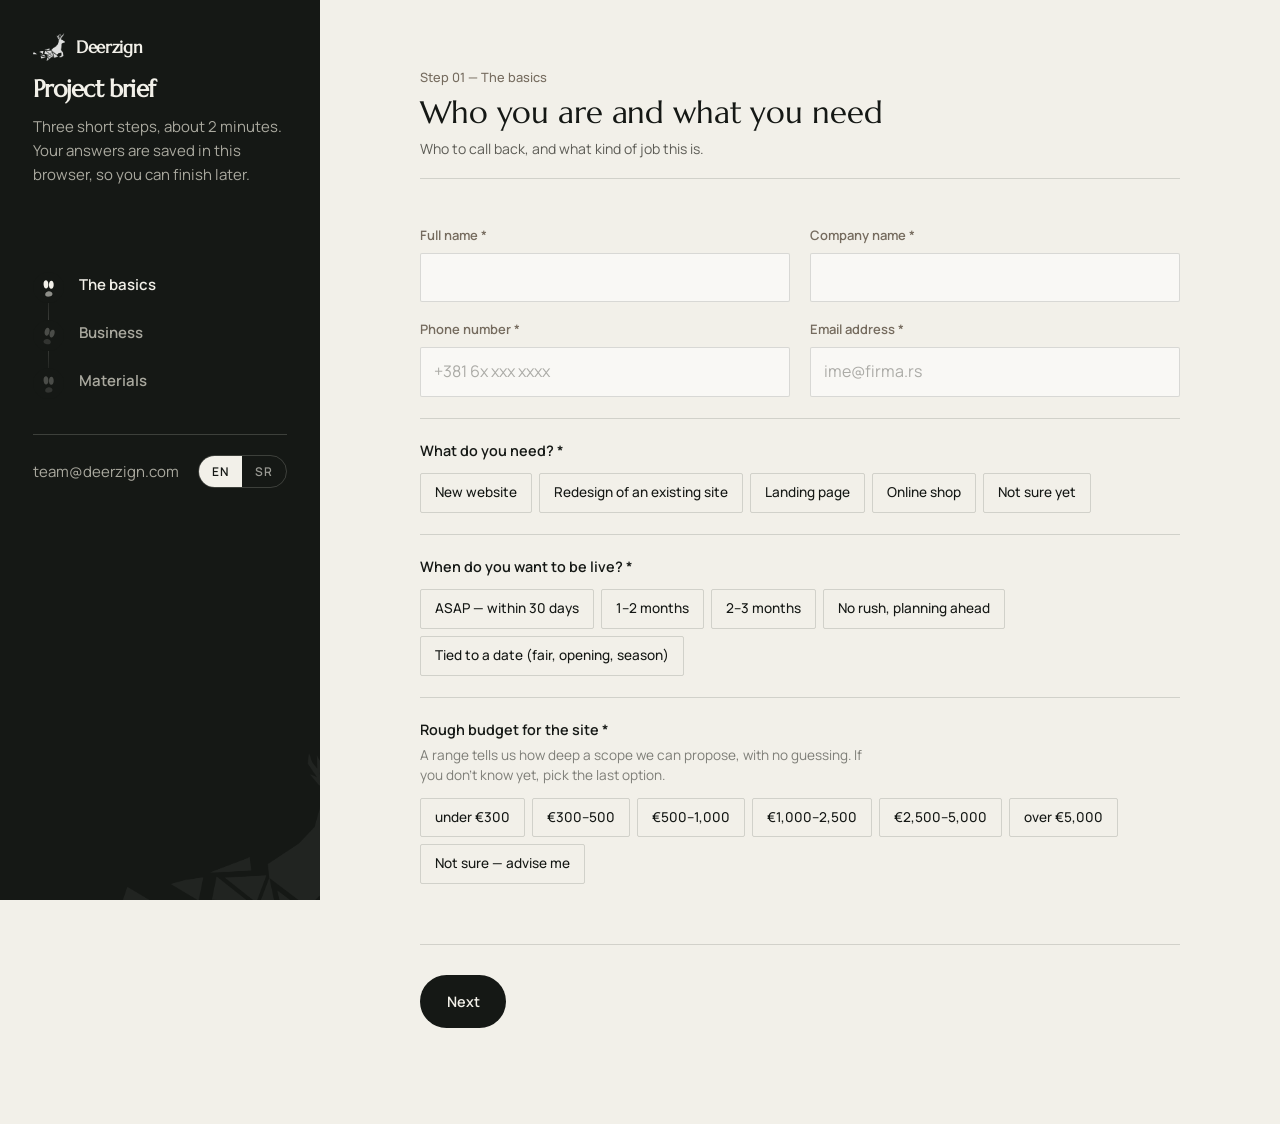
==== commit bd4498b1: "Add files via upload" ====
--- a/brief.html
+++ b/brief.html
@@ -11,7 +11,7 @@
 
 <link rel="preconnect" href="https://fonts.googleapis.com">
 <link rel="preconnect" href="https://fonts.gstatic.com" crossorigin>
-<link href="https://fonts.googleapis.com/css2?family=Archivo:wght@400;500;600;700&family=Manrope:wght@400;500;600;700&display=swap" rel="stylesheet">
+<link href="https://fonts.googleapis.com/css2?family=Marcellus&family=Manrope:wght@400;500;600;700&display=swap" rel="stylesheet">
 
 <style>
 /* ============================================================
@@ -30,10 +30,10 @@
   --line-lt:rgba(242,240,233,.18);
   --err:#9A3B2B;
 
-  --display:"Archivo",system-ui,-apple-system,"Segoe UI",sans-serif;
+  --display:"Marcellus",Georgia,"Times New Roman",serif;
   --text:"Manrope",system-ui,-apple-system,"Segoe UI",sans-serif;
 
-  --d2:clamp(1.75rem,3.4vw,2.8rem);
+  --d2:clamp(1.45rem,2.4vw,2rem);
   --d3:clamp(1.35rem,2.1vw,1.9rem);
 
   --pad:clamp(1.25rem,4vw,3.25rem);
@@ -58,7 +58,7 @@
 .on-dark :focus-visible{outline-color:var(--warm)}
 .sr-only{position:absolute;width:1px;height:1px;padding:0;margin:-1px;overflow:hidden;clip:rect(0 0 0 0);white-space:nowrap;border:0}
 
-.eyebrow{font-family:var(--text);font-size:.6875rem;font-weight:600;letter-spacing:.2em;text-transform:uppercase;color:var(--brown)}
+.eyebrow{font-family:var(--text);font-size:.8rem;font-weight:500;letter-spacing:0;text-transform:none;color:var(--brown)}
 .on-dark .eyebrow{color:var(--text-dim)}
 .small{font-size:.9375rem;line-height:1.6;color:rgba(20,21,15,.68)}
 .on-dark .small{color:var(--text-dim)}
@@ -106,7 +106,8 @@
 .rail-sub{margin-top:.85rem;max-width:30ch}
 
 /* ---- the trail: tracks pressed in one after another ---- */
-.trail{margin-top:auto;position:relative;display:flex;flex-direction:column;gap:6px}
+.trail{margin-top:clamp(2rem,5vh,3.4rem);position:relative;display:flex;flex-direction:column;gap:6px}
+.tstep .n{display:none}
 .trail::before{
   content:"";position:absolute;left:15px;top:18px;bottom:18px;width:1px;
   background:linear-gradient(rgba(244,241,233,0),rgba(244,241,233,.22),rgba(244,241,233,0));
@@ -156,30 +157,25 @@
 @keyframes rise{from{opacity:0;transform:translateY(14px)}to{opacity:1;transform:none}}
 @media (prefers-reduced-motion:reduce){.step{animation:none}}
 
-.step-head{padding-bottom:1.6rem;margin-bottom:2.2rem;border-bottom:1px solid var(--line)}
-.step-head h2{font-size:var(--d2);margin-top:.7rem}
-.step-head .small{margin-top:.85rem;max-width:56ch}
-
-.q{padding:2.3rem 0;border-bottom:1px solid var(--line)}
+.step-head{padding-bottom:1.1rem;margin-bottom:1.5rem;border-bottom:1px solid var(--line)}
+.step-head h2{font-family:var(--display);font-weight:400;letter-spacing:-.004em;font-size:var(--d2);margin-top:.45rem}
+.step-head .small{margin-top:.55rem;max-width:58ch;font-size:.875rem}
+
+.q{padding:1.35rem 0;border-bottom:1px solid var(--line)}
 .q:last-of-type{border-bottom:0}
 /* each real question gets a quiet outlined index mark, echoing the numerals
    used for services/pricing/process on the main site — :has() skips the
    contact-details block, which has no .q-t and so isn't really "a question" */
-.step{counter-reset:qnum}
-.q:has(.q-t){counter-increment:qnum}
-.q-t::before{
-  content:counter(qnum,decimal-leading-zero);
-  display:block;font-family:var(--display);font-weight:700;
-  font-size:1.5rem;line-height:1;letter-spacing:-.02em;margin-bottom:.6rem;
-  color:transparent;-webkit-text-stroke:1px rgba(20,21,15,.32);
-}
-.q-t{font-family:var(--display);font-size:clamp(1.3rem,1.9vw,1.6rem);font-weight:600;letter-spacing:-.02em;line-height:1.22;display:block}
+/* A question reads as a form label, not as a headline — the page is an
+   intake, and numbering every line made it feel like a survey. */
+.q-t{display:block;font-family:var(--text);font-size:.9rem;font-weight:600;
+  letter-spacing:0;line-height:1.4;color:var(--ink)}
 .q-t .req{color:var(--brown);font-weight:500}
-.q-h{margin-top:.5rem;font-size:.9375rem;line-height:1.55;color:rgba(20,21,15,.56);max-width:52ch}
-.q-body{margin-top:1.3rem}
+.q-h{margin-top:.3rem;font-size:.85rem;line-height:1.5;color:rgba(20,21,15,.52);max-width:56ch}
+.q-body{margin-top:.75rem}
 
 /* two fields side by side */
-.row{display:grid;grid-template-columns:1fr 1fr;gap:1.9rem 1.6rem}
+.row{display:grid;grid-template-columns:1fr 1fr;gap:1.05rem 1.2rem}
 .stack{display:flex;flex-direction:column;gap:.7rem}
 
 label.f{display:block}
@@ -187,44 +183,39 @@
 
 input[type=text],input[type=email],input[type=tel],input[type=url],input[type=number],textarea,select{
   width:100%;font:inherit;color:var(--ink);background:rgba(255,255,255,.55);
-  border:1px solid var(--line);border-radius:12px;padding:13px 15px;
+  border:1px solid var(--line);border-radius:2px;padding:11px 13px;
   transition:border-color .3s var(--ease),background .3s var(--ease);
 }
-textarea{resize:vertical;min-height:104px;line-height:1.6}
+textarea{resize:vertical;min-height:82px;line-height:1.55}
 input::placeholder,textarea::placeholder{color:rgba(20,21,15,.34)}
 input:hover,textarea:hover,select:hover{border-color:rgba(20,21,15,.26)}
-input:focus,textarea:focus,select:focus{outline:none;border-color:var(--forest);background:#fff;box-shadow:0 0 0 3px rgba(38,61,50,.1)}
+input:focus,textarea:focus,select:focus{outline:none;border-color:var(--forest);background:#fff}
 .invalid input,.invalid textarea,.invalid select,input.invalid,textarea.invalid{border-color:var(--err)}
 .num{max-width:170px}
 
 /* ---- choices: pills ---- */
-.chips{display:flex;flex-wrap:wrap;gap:9px;border:0;padding:0;margin:0}
+.chips{display:flex;flex-wrap:wrap;gap:7px;border:0;padding:0;margin:0}
 .chips legend{position:absolute;width:1px;height:1px;overflow:hidden;clip:rect(0 0 0 0)}
 .chip{position:relative}
 /* the real control sits over the pill rather than being sized to nothing —
    a 0×0 input drops out of the accessibility tree in some browsers */
 .chip input{position:absolute;inset:0;width:100%;height:100%;margin:0;opacity:0;cursor:pointer}
 .chip span{
-  display:inline-flex;align-items:center;gap:8px;cursor:pointer;
-  padding:10px 17px;border:1px solid var(--line);border-radius:999px;
-  font-size:.9rem;font-weight:500;background:rgba(255,255,255,.5);
+  display:inline-flex;align-items:center;cursor:pointer;
+  padding:8px 14px;border:1px solid var(--line);border-radius:2px;
+  font-size:.85rem;font-weight:500;background:transparent;
   transition:background .3s var(--ease),color .3s var(--ease),border-color .3s var(--ease);
 }
-.chip span::before{
-  content:"";width:7px;height:7px;border-radius:50%;background:transparent;
-  border:1px solid rgba(20,21,15,.34);flex:none;transition:background .3s var(--ease),border-color .3s var(--ease);
-}
-.chip input[type=checkbox]+span::before{border-radius:2px}
 .chip span:hover{border-color:rgba(20,21,15,.3)}
 .chip input:checked+span{background:var(--ink);color:var(--warm);border-color:var(--ink)}
-.chip input:checked+span::before{background:var(--warm);border-color:var(--warm)}
+
 .chip input:focus-visible+span{outline:2px solid var(--forest);outline-offset:3px}
 .chips.invalid .chip span{border-color:var(--err)}
 
 /* ---- file drop ---- */
 .drop{
   display:flex;align-items:center;gap:14px;width:100%;text-align:left;
-  padding:15px 18px;border:1px dashed rgba(20,21,15,.26);border-radius:14px;
+  padding:13px 16px;border:1px dashed rgba(20,21,15,.24);border-radius:2px;
   background:rgba(255,255,255,.4);transition:border-color .3s var(--ease),background .3s var(--ease);
 }
 .drop:hover,.drop.over{border-color:var(--forest);background:#fff}
@@ -366,8 +357,8 @@
           <header class="step-head">
             <span class="eyebrow" data-sr="Korak 01 — Osnovno" data-en="Step 01 — The basics">Korak 01 — Osnovno</span>
             <h2 id="h1" data-sr="Ko ste i šta vam treba" data-en="Who you are and what you need">Ko ste i šta vam treba</h2>
-            <p class="small" data-sr="Ovaj deo je najbrži. Na osnovu njega znamo koga zovemo i o kakvom poslu pričamo."
-               data-en="The quickest part. It tells us who to call back and what kind of job we are talking about.">Ovaj deo je najbrži. Na osnovu njega znamo koga zovemo i o kakvom poslu pričamo.</p>
+            <p class="small" data-sr="Koga zovemo i o kakvom poslu je reč."
+               data-en="Who to call back, and what kind of job this is.">Ovaj deo je najbrži. Na osnovu njega znamo koga zovemo i o kakvom poslu pričamo.</p>
             <p class="small" id="paketNote" hidden style="margin-top:.7rem;font-weight:600;color:var(--ink)"></p>
           </header>
 
@@ -430,12 +421,12 @@
             <div class="q-body stack" style="gap:1.1rem">
               <fieldset class="chips group" data-required data-col="Budžet" id="g-budzet">
                 <legend data-sr="Budžet" data-en="Budget">Budžet</legend>
-                <label class="chip"><input type="radio" name="budzet" value="do 300 €" data-en-val="under €300"><span>do 300 €</span></label>
-                <label class="chip"><input type="radio" name="budzet" value="300–500 €"><span>300–500 €</span></label>
-                <label class="chip"><input type="radio" name="budzet" value="500–1.000 €"><span>500–1.000 €</span></label>
-                <label class="chip"><input type="radio" name="budzet" value="1.000–2.500 €"><span>1.000–2.500 €</span></label>
-                <label class="chip"><input type="radio" name="budzet" value="2.500–5.000 €"><span>2.500–5.000 €</span></label>
-                <label class="chip"><input type="radio" name="budzet" value="preko 5.000 €" data-en-val="over €5,000"><span data-sr="preko 5.000 €" data-en="over €5,000">preko 5.000 €</span></label>
+                <label class="chip"><input type="radio" name="budzet" value="do 300 €"><span data-sr="do 300 €" data-en="under €300">do 300 €</span></label>
+                <label class="chip"><input type="radio" name="budzet" value="300–500 €"><span data-sr="300–500 €" data-en="€300–500">300–500 €</span></label>
+                <label class="chip"><input type="radio" name="budzet" value="500–1.000 €"><span data-sr="500–1.000 €" data-en="€500–1,000">500–1.000 €</span></label>
+                <label class="chip"><input type="radio" name="budzet" value="1.000–2.500 €"><span data-sr="1.000–2.500 €" data-en="€1,000–2,500">1.000–2.500 €</span></label>
+                <label class="chip"><input type="radio" name="budzet" value="2.500–5.000 €"><span data-sr="2.500–5.000 €" data-en="€2,500–5,000">2.500–5.000 €</span></label>
+                <label class="chip"><input type="radio" name="budzet" value="preko 5.000 €"><span data-sr="preko 5.000 €" data-en="over €5,000">preko 5.000 €</span></label>
                 <label class="chip"><input type="radio" name="budzet" value="Nisam siguran/na — predložite" data-en-val="Not sure — advise me"><span data-sr="Nisam siguran/na — predložite" data-en="Not sure — advise me">Nisam siguran/na — predložite</span></label>
               </fieldset>
               <div class="err" id="e-budzet" data-sr="Izaberite jedan raspon." data-en="Pick one range.">Izaberite jedan raspon.</div>
@@ -449,7 +440,7 @@
           <header class="step-head">
             <span class="eyebrow" data-sr="Korak 02 — Biznis" data-en="Step 02 — Business">Korak 02 — Biznis</span>
             <h2 id="h2" data-sr="Recite nam o poslu" data-en="Tell us about the business">Recite nam o poslu</h2>
-            <p class="small" data-sr="Jedno pitanje — ali od njega zavisi ceo predlog sajta, pa slobodno pišite koliko treba."
+            <p class="small" data-sr="Jedno pitanje, od kog zavisi ceo predlog. Pišite koliko treba."
                data-en="One question — but the whole site proposal rests on it, so write as much as you need.">Jedno pitanje — ali od njega zavisi ceo predlog sajta, pa slobodno pišite koliko treba.</p>
           </header>
 
@@ -473,7 +464,7 @@
           <header class="step-head">
             <span class="eyebrow" data-sr="Korak 03 — Materijali" data-en="Step 03 — Materials">Korak 03 — Materijali</span>
             <h2 id="h3" data-sr="Šta već imate" data-en="What you already have">Šta već imate</h2>
-            <p class="small" data-sr="Ništa od ovoga nije obavezno, osim kontakt podataka. Ako nemate materijale — recite nam, možemo da ih uključimo u ponudu. Do 10 MB po fajlu."
+            <p class="small" data-sr="Ništa ovde nije obavezno. Ako nemate materijale, uključujemo ih u ponudu. Do 10 MB po fajlu."
                data-en="None of this is required except your contact details. If you don't have materials, say so — we can include that in the proposal. Up to 10 MB per file.">Ništa od ovoga nije obavezno, osim kontakt podataka. Ako nemate materijale — recite nam, možemo da ih uključimo u ponudu. Do 10 MB po fajlu.</p>
           </header>
 
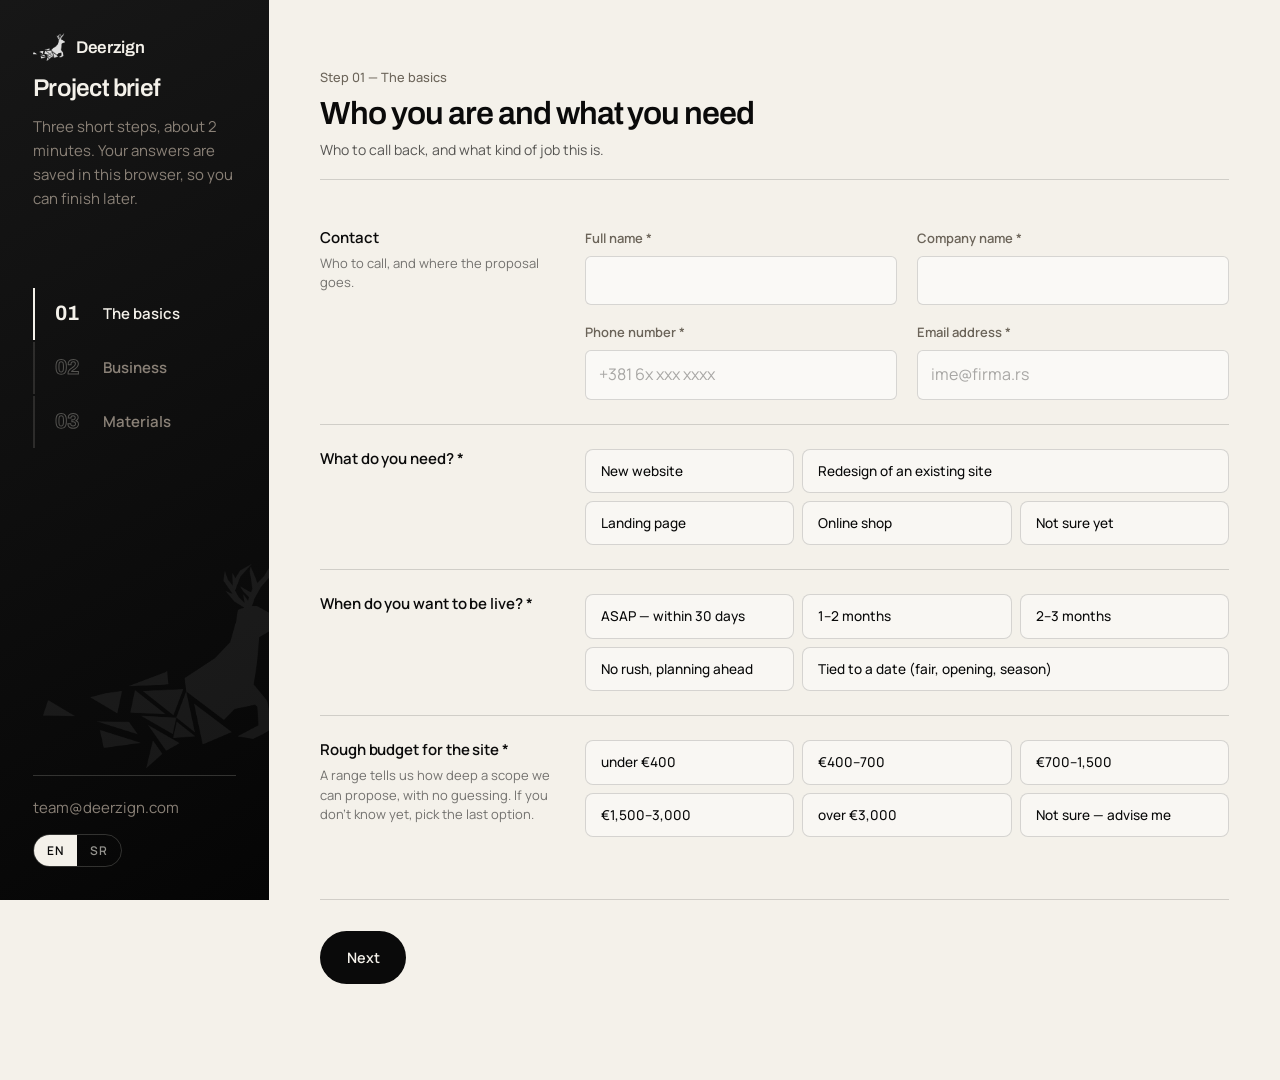
==== commit 9b3bca59: "Add files via upload" ====
--- a/brief.html
+++ b/brief.html
@@ -11,29 +11,40 @@
 
 <link rel="preconnect" href="https://fonts.googleapis.com">
 <link rel="preconnect" href="https://fonts.gstatic.com" crossorigin>
-<link href="https://fonts.googleapis.com/css2?family=Marcellus&family=Manrope:wght@400;500;600;700&display=swap" rel="stylesheet">
+<link href="https://fonts.googleapis.com/css2?family=Archivo:wght@400;500;600;700&family=Manrope:wght@400;500;600;700&display=swap" rel="stylesheet">
 
 <style>
 /* ============================================================
-   TOKENS — same set as index.html
+   TOKENS — the main site's set (index.html), with two values
+   deliberately darkened for this page.
+
+   The site's --brown (#8A8177) is a decorative mark colour and reads
+   3.39:1 on the paper. Here it carries field labels and helper text —
+   functional copy at 13px — so it drops to #6B6459 (5.18:1). Same hue
+   family, clears AA. --text-dim gets the same treatment on the rail
+   (#7C766D measured 4.26:1 there, #8A8177 measures 5.01:1).
    ============================================================ */
 :root{
-  --warm:#F2F0E9;
-  --warm-2:#ECE7DA;
-  --ink:#151815;
-  --ink-2:#1B1E1B;
-  --forest:#263D32;
-  --forest-deep:#16241D;
-  --brown:#756B5E;
-  --text-dim:#AAA99F;
-  --line:rgba(20,21,15,.14);
+  --warm:#F4F1EA;
+  --warm-2:#E9E4D8;
+  --ink:#0A0A0A;
+  --ink-2:#131313;
+  --forest:#A6210C;
+  --ember-lit:#EF4025;
+  --forest-deep:#0A0A0A;
+  --brown:#6B6459;
+  --text-dim:#8A8177;
+  --line:rgba(10,10,10,.15);
   --line-lt:rgba(242,240,233,.18);
+  /* red is the brand accent now, so an error can no longer just be "the red
+     one". They are kept apart by where each is allowed to appear: the accent
+     never touches a field, and this only ever appears on one. */
   --err:#9A3B2B;
 
-  --display:"Marcellus",Georgia,"Times New Roman",serif;
+  --display:"Archivo",system-ui,-apple-system,"Segoe UI",sans-serif;
   --text:"Manrope",system-ui,-apple-system,"Segoe UI",sans-serif;
 
-  --d2:clamp(1.45rem,2.4vw,2rem);
+  --d2:clamp(1.5rem,2.5vw,2.15rem);
   --d3:clamp(1.35rem,2.1vw,1.9rem);
 
   --pad:clamp(1.25rem,4vw,3.25rem);
@@ -50,17 +61,22 @@
 img{max-width:100%;display:block}
 a{color:inherit;text-decoration:none}
 button{font:inherit;color:inherit;background:none;border:0;cursor:pointer}
-h1,h2,h3,h4{font-family:var(--display);font-weight:600;margin:0;letter-spacing:-.032em;line-height:1.06}
+h1,h2,h3,h4{font-family:var(--display);font-weight:600;margin:0;letter-spacing:-.032em;line-height:1.04}
 p{margin:0}
 ul,ol{margin:0;padding:0;list-style:none}
 ::selection{background:var(--forest);color:var(--warm)}
-:focus-visible{outline:2px solid var(--forest);outline-offset:3px;border-radius:3px}
+/* the focus ring stays ink: a red ring around a text field would read as the
+   field being wrong rather than being active */
+:focus-visible{outline:2px solid var(--ink);outline-offset:3px;border-radius:3px}
 .on-dark :focus-visible{outline-color:var(--warm)}
 .sr-only{position:absolute;width:1px;height:1px;padding:0;margin:-1px;overflow:hidden;clip:rect(0 0 0 0);white-space:nowrap;border:0}
 
+/* the site sets eyebrows in spaced caps; this page keeps them as a plain
+   small sentence, because an intake form that shouts STEP 01 reads as a
+   survey rather than as a few questions */
 .eyebrow{font-family:var(--text);font-size:.8rem;font-weight:500;letter-spacing:0;text-transform:none;color:var(--brown)}
 .on-dark .eyebrow{color:var(--text-dim)}
-.small{font-size:.9375rem;line-height:1.6;color:rgba(20,21,15,.68)}
+.small{font-size:.9375rem;line-height:1.6;color:rgba(10,10,10,.68)}
 .on-dark .small{color:var(--text-dim)}
 
 .btn{
@@ -70,7 +86,8 @@
   transition:background .45s var(--ease),color .45s var(--ease),opacity .3s var(--ease);
 }
 .btn-dark{background:var(--ink);color:var(--warm)}
-.btn-dark:hover{background:var(--forest)}
+/* warm on the accent, not ink: ink measures 2.68:1 there, warm 6.55:1 */
+.btn-dark:hover{background:var(--forest);color:var(--warm)}
 .btn-quiet{border-color:var(--line);color:var(--ink)}
 .btn-quiet:hover{background:var(--warm-2)}
 .btn[disabled]{opacity:.45;pointer-events:none}
@@ -82,19 +99,24 @@
 /* ============================================================
    LAYOUT — a dark rail with the trail, the form beside it
    ============================================================ */
-.wrap{display:grid;grid-template-columns:clamp(290px,25vw,392px) 1fr;min-height:100vh}
+/* minmax(0,1fr), not 1fr: a bare 1fr track refuses to shrink below its
+   content min-width, so one wide child pushes the whole page past the
+   viewport instead of wrapping inside it */
+.wrap{display:grid;grid-template-columns:clamp(258px,21vw,330px) minmax(0,1fr);min-height:100vh}
 
 .rail{
   position:sticky;top:0;height:100vh;overflow:hidden;
-  background:var(--ink);color:var(--warm);
+  /* the same material as the site's dark panels, not a flat fill */
+  background:linear-gradient(150deg,#171717 0%,#050505 100%);
+  color:var(--warm);
   padding:clamp(1.6rem,2.6vw,2.6rem);
   display:flex;flex-direction:column;gap:2rem;
 }
 /* the mark, large and quiet, the way it sits in the dark panels on the site */
 .rail::after{
-  content:"";position:absolute;right:-16%;bottom:-8%;width:78%;aspect-ratio:1;
+  content:"";position:absolute;right:-6%;bottom:13%;width:90%;aspect-ratio:1;
   background:url(deer.png) center/contain no-repeat;
-  filter:brightness(0) invert(1);opacity:.06;pointer-events:none;
+  filter:brightness(0) invert(1);opacity:.075;pointer-events:none;
 }
 .rail>*{position:relative;z-index:1}
 
@@ -105,30 +127,35 @@
 .rail-title{font-size:clamp(1.5rem,1.9vw,1.9rem);margin-top:.9rem}
 .rail-sub{margin-top:.85rem;max-width:30ch}
 
-/* ---- the trail: tracks pressed in one after another ---- */
-.trail{margin-top:clamp(2rem,5vh,3.4rem);position:relative;display:flex;flex-direction:column;gap:6px}
-.tstep .n{display:none}
-.trail::before{
-  content:"";position:absolute;left:15px;top:18px;bottom:18px;width:1px;
-  background:linear-gradient(rgba(244,241,233,0),rgba(244,241,233,.22),rgba(244,241,233,0));
-}
-.tstep{position:relative;padding:9px 0 9px 46px;display:flex;flex-direction:column;gap:2px}
-.tstep .track{
-  position:absolute;left:0;top:8px;width:31px;height:31px;display:grid;place-items:center;
-  background:var(--ink);border-radius:50%;
-}
-.tstep .track svg{width:22px;height:22px;color:var(--warm);opacity:.24;transition:opacity .5s var(--ease),transform .5s var(--ease)}
-.tstep:nth-child(even) .track svg{transform:rotate(9deg)}
-.tstep:nth-child(odd) .track svg{transform:rotate(-7deg)}
-.tstep.done .track svg{opacity:.6}
-.tstep.now .track svg{opacity:1}
-.tstep .n{font-size:.625rem;font-weight:600;letter-spacing:.2em;text-transform:uppercase;color:var(--text-dim)}
-.tstep .t{font-size:.9375rem;font-weight:600;color:var(--text-dim);transition:color .5s var(--ease)}
-.tstep.done .t{color:rgba(244,241,233,.72)}
+/* ---- progress: a ladder down the column ----
+   A bar per step, lit once you reach it, with the step number set the way the
+   site sets its section numerals — outlined while it is ahead of you, solid on
+   the one you are on. Fills the height of the rail instead of floating in it.
+   The script still does nothing but toggle .done / .now. */
+.trail{margin-top:clamp(2rem,5vh,3.4rem);display:flex;flex-direction:column;gap:2px}
+.tstep{position:relative;display:grid;grid-template-columns:2.1rem 1fr;align-items:center;
+  gap:14px;padding:14px 0 14px 20px;
+  border-left:2px solid rgba(244,241,233,.13);
+  transition:border-color .5s var(--ease)}
+.tstep.done{border-left-color:rgba(244,241,233,.42)}
+.tstep.now{border-left-color:var(--warm)}
+/* the hoof mark belonged to the old trail */
+.tstep .track{display:none}
+.tstep .n{display:block;font-family:var(--display);font-size:1.3rem;font-weight:700;
+  letter-spacing:-.03em;line-height:1;text-transform:none;
+  color:transparent;-webkit-text-stroke:1px rgba(244,241,233,.3);
+  transition:color .5s var(--ease),-webkit-text-stroke-color .5s var(--ease)}
+.tstep.done .n{-webkit-text-stroke-color:rgba(244,241,233,.5)}
+.tstep.now .n{color:var(--warm);-webkit-text-stroke-color:transparent}
+.tstep .t{font-size:.9375rem;font-weight:600;color:var(--text-dim);
+  transition:color .5s var(--ease)}
+.tstep.done .t{color:rgba(244,241,233,.68)}
 .tstep.now .t{color:var(--warm)}
 
-.rail-foot{display:flex;align-items:center;justify-content:space-between;gap:16px;
+.rail-foot{margin-top:auto;display:flex;flex-direction:column;align-items:flex-start;gap:14px;
   padding-top:1.25rem;border-top:1px solid var(--line-lt)}
+/* and it never shrinks again, whatever it is put next to */
+.rail-foot .lang{flex:none}
 
 /* ---- language switch ---- */
 .lang{display:inline-flex;border:1px solid var(--line-lt);border-radius:999px;overflow:hidden}
@@ -139,97 +166,167 @@
 .stage .lang button[aria-pressed="true"]{background:var(--ink);color:var(--warm)}
 
 /* ---- mobile head: the rail folds into a bar ---- */
-.mhead{display:none;position:sticky;top:0;z-index:30;background:var(--ink);color:var(--warm);
+.mhead{display:none;position:sticky;top:0;z-index:30;
+  background:linear-gradient(150deg,#171717 0%,#050505 100%);color:var(--warm);
   padding:12px var(--pad) 0}
 .mhead-in{display:flex;align-items:center;justify-content:space-between;gap:14px}
 .mhead .meta{font-size:.75rem;font-weight:600;letter-spacing:.14em;text-transform:uppercase;color:var(--text-dim)}
 .mbar{margin-top:12px;height:2px;background:var(--line-lt);position:relative}
+/* warm, not ember: red on this page means something is wrong, and a progress
+   bar is not a warning */
 .mbar i{position:absolute;inset:0 auto 0 0;background:var(--warm);width:25%;transition:width .5s var(--ease)}
 
 /* ============================================================
    FORM
    ============================================================ */
 .stage{padding:clamp(2.2rem,5vw,4.5rem) var(--pad) clamp(4rem,8vw,6rem)}
-.stage-in{max-width:760px;margin-inline:auto}
+.stage-in{max-width:920px;margin-inline:auto}
 
 .step[hidden]{display:none}
-.step{animation:rise .55s var(--ease) both}
-@keyframes rise{from{opacity:0;transform:translateY(14px)}to{opacity:1;transform:none}}
-@media (prefers-reduced-motion:reduce){.step{animation:none}}
+/* the site brings a section in a part at a time rather than as one slab, and
+   the form does the same — a step opens instead of simply appearing */
+.step > *{animation:rise .5s var(--ease) both}
+.step > *:nth-child(1){animation-delay:0ms}
+.step > *:nth-child(2){animation-delay:55ms}
+.step > *:nth-child(3){animation-delay:110ms}
+.step > *:nth-child(4){animation-delay:165ms}
+.step > *:nth-child(5){animation-delay:220ms}
+.step > *:nth-child(6){animation-delay:275ms}
+.step > *:nth-child(7){animation-delay:330ms}
+.step > *:nth-child(8){animation-delay:385ms}
+.step > *:nth-child(9){animation-delay:440ms}
+@keyframes rise{from{opacity:0;transform:translateY(12px)}to{opacity:1;transform:none}}
+@media (prefers-reduced-motion:reduce){.step > *{animation:none}}
 
 .step-head{padding-bottom:1.1rem;margin-bottom:1.5rem;border-bottom:1px solid var(--line)}
-.step-head h2{font-family:var(--display);font-weight:400;letter-spacing:-.004em;font-size:var(--d2);margin-top:.45rem}
+.step-head h2{font-family:var(--display);font-weight:600;letter-spacing:-.032em;font-size:var(--d2);margin-top:.45rem}
 .step-head .small{margin-top:.55rem;max-width:58ch;font-size:.875rem}
 
-.q{padding:1.35rem 0;border-bottom:1px solid var(--line)}
+/* Question on the left, answer on the right — the step reads as an intake
+   document rather than as a stack of identical rows, which is what made every
+   question look the same weight as every other. */
+.q{display:grid;grid-template-columns:minmax(0,14.5rem) minmax(0,1fr);
+  gap:clamp(1rem,2.6vw,2.4rem);align-items:start;
+  padding:1.5rem 0;border-bottom:1px solid var(--line)}
 .q:last-of-type{border-bottom:0}
-/* each real question gets a quiet outlined index mark, echoing the numerals
-   used for services/pricing/process on the main site — :has() skips the
-   contact-details block, which has no .q-t and so isn't really "a question" */
+/* the consent line closes the form and has no question to put beside it */
+.q:has(.consent){grid-template-columns:1fr}
 /* A question reads as a form label, not as a headline — the page is an
    intake, and numbering every line made it feel like a survey. */
-.q-t{display:block;font-family:var(--text);font-size:.9rem;font-weight:600;
-  letter-spacing:0;line-height:1.4;color:var(--ink)}
+/* the question column: one block, so it cannot be pulled apart by the height
+   of the answer beside it */
+.q-ask{grid-column:1}
+.q-t{display:block;font-family:var(--text);font-size:.9375rem;font-weight:600;
+  letter-spacing:-.005em;line-height:1.35;color:var(--ink)}
 .q-t .req{color:var(--brown);font-weight:500}
-.q-h{margin-top:.3rem;font-size:.85rem;line-height:1.5;color:rgba(20,21,15,.52);max-width:56ch}
-.q-body{margin-top:.75rem}
+.q-h{margin-top:.35rem;font-size:.8125rem;line-height:1.5;color:rgba(10,10,10,.55)}
+.q-body{grid-column:2;margin-top:0}
+.q:has(.consent) .q-body{grid-column:1}
 
 /* two fields side by side */
 .row{display:grid;grid-template-columns:1fr 1fr;gap:1.05rem 1.2rem}
 .stack{display:flex;flex-direction:column;gap:.7rem}
 
 label.f{display:block}
-label.f .lb{display:block;font-size:.8125rem;font-weight:600;color:var(--brown);margin-bottom:.45rem}
-
+label.f .lb{display:block;font-size:.8125rem;font-weight:600;color:var(--brown);
+  margin-bottom:.45rem;transition:color .3s var(--ease)}
+label.f:focus-within .lb{color:var(--ink)}
+
+/* 6px, not the 2px this page used to run: every surface on the site is softly
+   cornered (plates 14px, panels 20px), and a hard-square field inside that
+   reads as a different kit. Still well short of the 12px pill-and-glow version
+   that made the form look generated. */
 input[type=text],input[type=email],input[type=tel],input[type=url],input[type=number],textarea,select{
   width:100%;font:inherit;color:var(--ink);background:rgba(255,255,255,.55);
-  border:1px solid var(--line);border-radius:2px;padding:11px 13px;
+  border:1px solid var(--line);border-radius:6px;padding:11px 13px;
   transition:border-color .3s var(--ease),background .3s var(--ease);
 }
 textarea{resize:vertical;min-height:82px;line-height:1.55}
-input::placeholder,textarea::placeholder{color:rgba(20,21,15,.34)}
-input:hover,textarea:hover,select:hover{border-color:rgba(20,21,15,.26)}
-input:focus,textarea:focus,select:focus{outline:none;border-color:var(--forest);background:#fff}
+input::placeholder,textarea::placeholder{color:rgba(10,10,10,.34)}
+input:hover,textarea:hover,select:hover{border-color:rgba(10,10,10,.28)}
+input:focus,textarea:focus,select:focus{outline:none;
+  border-color:rgba(10,10,10,.62);background:#FDFCF8;
+  box-shadow:0 1px 0 rgba(10,10,10,.05),0 8px 18px -14px rgba(10,10,10,.4)}
 .invalid input,.invalid textarea,.invalid select,input.invalid,textarea.invalid{border-color:var(--err)}
 .num{max-width:170px}
 
-/* ---- choices: pills ---- */
-.chips{display:flex;flex-wrap:wrap;gap:7px;border:0;padding:0;margin:0}
+/* ---- choices ----
+   A grid, not a wrapping row. Intrinsically-sized options wrap to a ragged
+   right edge and leave the last one stranded on its own line, which reads as
+   spillage rather than as a set. On a shared column track every row starts and
+   ends on the same two lines, all cells in a row are the same height, and the
+   short final row lines up under the one above it. */
+.chips{
+  display:grid;
+  grid-template-columns:repeat(auto-fit,minmax(min(100%,208px),1fr));
+  gap:8px;border:0;padding:0;margin:0;
+}
 .chips legend{position:absolute;width:1px;height:1px;overflow:hidden;clip:rect(0 0 0 0)}
-.chip{position:relative}
-/* the real control sits over the pill rather than being sized to nothing —
-   a 0×0 input drops out of the accessibility tree in some browsers */
+/* an option whose label is a full phrase gets two tracks instead of being
+   forced to wrap inside one */
+.chip--wide{grid-column:span 2}
+.chip{position:relative;display:flex}
+/* the real control sits over the chip rather than being sized to nothing —
+   a 0x0 input drops out of the accessibility tree in some browsers */
 .chip input{position:absolute;inset:0;width:100%;height:100%;margin:0;opacity:0;cursor:pointer}
 .chip span{
-  display:inline-flex;align-items:center;cursor:pointer;
-  padding:8px 14px;border:1px solid var(--line);border-radius:2px;
-  font-size:.85rem;font-weight:500;background:transparent;
-  transition:background .3s var(--ease),color .3s var(--ease),border-color .3s var(--ease);
-}
-.chip span:hover{border-color:rgba(20,21,15,.3)}
-.chip input:checked+span{background:var(--ink);color:var(--warm);border-color:var(--ink)}
-
-.chip input:focus-visible+span{outline:2px solid var(--forest);outline-offset:3px}
+  position:relative;flex:1;display:flex;align-items:center;cursor:pointer;
+  padding:12px 34px 12px 15px;border:1px solid var(--line);border-radius:8px;
+  font-size:.85rem;font-weight:500;line-height:1.35;background:rgba(255,255,255,.45);
+  transition:background .3s var(--ease),color .3s var(--ease),
+             border-color .3s var(--ease),box-shadow .3s var(--ease);
+}
+/* the tick sits in the corner, out of the way of the label, and the right
+   padding is reserved on every option so nothing reflows when one is picked */
+.chip span::after{content:"";position:absolute;top:10px;right:11px;width:13px;height:13px;
+  background-color:var(--ink);opacity:0;transform:scale(.5);
+  -webkit-mask:url("data:image/svg+xml,%3Csvg%20xmlns%3D%22http%3A%2F%2Fwww.w3.org%2F2000%2Fsvg%22%20viewBox%3D%220%200%2024%2024%22%20fill%3D%22none%22%20stroke%3D%22currentColor%22%20stroke-width%3D%223.2%22%20stroke-linecap%3D%22round%22%20stroke-linejoin%3D%22round%22%3E%3Cpath%20d%3D%22M4%2012.5%209.5%2018%2020%206.5%22%2F%3E%3C%2Fsvg%3E") center/contain no-repeat;
+          mask:url("data:image/svg+xml,%3Csvg%20xmlns%3D%22http%3A%2F%2Fwww.w3.org%2F2000%2Fsvg%22%20viewBox%3D%220%200%2024%2024%22%20fill%3D%22none%22%20stroke%3D%22currentColor%22%20stroke-width%3D%223.2%22%20stroke-linecap%3D%22round%22%20stroke-linejoin%3D%22round%22%3E%3Cpath%20d%3D%22M4%2012.5%209.5%2018%2020%206.5%22%2F%3E%3C%2Fsvg%3E") center/contain no-repeat;
+  transition:opacity .22s var(--ease),transform .3s cubic-bezier(.22,1.35,.36,1)}
+.chip input:checked+span::after{opacity:1;transform:none}
+.chip span--unused::before{
+  content:"";flex:none;width:15px;height:15px;margin-right:9px;
+  background-color:var(--ink);
+  -webkit-mask:url("data:image/svg+xml,%3Csvg%20xmlns%3D%22http%3A%2F%2Fwww.w3.org%2F2000%2Fsvg%22%20viewBox%3D%220%200%2024%2024%22%3E%3Cpath%20d%3D%22M9.4%203.2c1.6%200%202.6%202%202.4%204.6-.2%202.6-1.3%204.4-2.8%204.3-1.6-.1-2.6-2.1-2.4-4.7.2-2.5%201.3-4.2%202.8-4.2Z%22%2F%3E%3Cpath%20d%3D%22M15.6%204.6c1.5.2%202.3%202.2%201.9%204.7-.4%202.5-1.7%204.2-3.2%203.9-1.5-.3-2.3-2.3-1.9-4.8.4-2.4%201.7-4%203.2-3.8Z%22%2F%3E%3Cpath%20d%3D%22M11%2015.4c2.2%200%204%201.5%204%203.3s-1.8%202.6-4%202.6-4-.8-4-2.6%201.8-3.3%204-3.3Z%22%20opacity%3D%22.55%22%2F%3E%3C%2Fsvg%3E") center/contain no-repeat;
+          mask:url("data:image/svg+xml,%3Csvg%20xmlns%3D%22http%3A%2F%2Fwww.w3.org%2F2000%2Fsvg%22%20viewBox%3D%220%200%2024%2024%22%3E%3Cpath%20d%3D%22M9.4%203.2c1.6%200%202.6%202%202.4%204.6-.2%202.6-1.3%204.4-2.8%204.3-1.6-.1-2.6-2.1-2.4-4.7.2-2.5%201.3-4.2%202.8-4.2Z%22%2F%3E%3Cpath%20d%3D%22M15.6%204.6c1.5.2%202.3%202.2%201.9%204.7-.4%202.5-1.7%204.2-3.2%203.9-1.5-.3-2.3-2.3-1.9-4.8.4-2.4%201.7-4%203.2-3.8Z%22%2F%3E%3Cpath%20d%3D%22M11%2015.4c2.2%200%204%201.5%204%203.3s-1.8%202.6-4%202.6-4-.8-4-2.6%201.8-3.3%204-3.3Z%22%20opacity%3D%22.55%22%2F%3E%3C%2Fsvg%3E") center/contain no-repeat;
+  opacity:0;transform:scale(.72) rotate(-6deg);
+  transition:opacity .3s var(--ease),transform .4s cubic-bezier(.22,1.3,.36,1);
+}
+.chip span:hover{border-color:rgba(10,10,10,.28);background:rgba(255,255,255,.85)}
+/* Chosen reads as warm paper lifted off the page with a print pressed into it,
+   not as a block of ink. At chip size the old solid fill put a heavy black
+   rectangle in the middle of a form three times over — right for one tier on
+   the pricing strip, far too hard for an answer. */
+/* clean white against the warm paper, with a second inset hairline so the edge
+   reads as 2px without the border actually changing width and reflowing */
+.chip input:checked+span{
+  background:#fff;color:var(--ink);font-weight:600;
+  border-color:var(--ink);
+  box-shadow:inset 0 0 0 1px var(--ink),0 6px 16px -12px rgba(10,10,10,.5);
+}
+
+.chip input:focus-visible+span{outline:2px solid var(--ink);outline-offset:3px}
 .chips.invalid .chip span{border-color:var(--err)}
 
 /* ---- file drop ---- */
 .drop{
   display:flex;align-items:center;gap:14px;width:100%;text-align:left;
-  padding:13px 16px;border:1px dashed rgba(20,21,15,.24);border-radius:2px;
+  padding:13px 16px;border:1px dashed rgba(10,10,10,.24);border-radius:6px;
   background:rgba(255,255,255,.4);transition:border-color .3s var(--ease),background .3s var(--ease);
 }
-.drop:hover,.drop.over{border-color:var(--forest);background:#fff}
+.drop:hover,.drop.over{border-color:rgba(10,10,10,.5);background:#FDFCF8}
+.drop.over{box-shadow:0 8px 18px -12px rgba(10,10,10,.45)}
 .drop svg{width:19px;height:19px;color:var(--brown);flex:none}
 .drop .dt{font-size:.9rem;font-weight:600}
-.drop .dh{font-size:.8125rem;color:rgba(20,21,15,.55)}
+.drop .dh{font-size:.8125rem;color:rgba(10,10,10,.58)}
 .files{margin-top:.7rem;display:flex;flex-direction:column;gap:6px}
-.file{display:flex;align-items:center;gap:10px;font-size:.85rem;color:rgba(20,21,15,.72)}
+.file{display:flex;align-items:center;gap:10px;font-size:.85rem;color:rgba(10,10,10,.72)}
 .file b{font-weight:600}
 .file button{color:var(--brown);font-size:.8125rem;text-decoration:underline;margin-left:auto}
 
 /* ---- consent ---- */
 .consent{display:flex;gap:12px;align-items:flex-start;font-size:.9rem;line-height:1.55;cursor:pointer}
-.consent input{margin-top:4px;accent-color:var(--forest);width:17px;height:17px;flex:none}
+.consent input{margin-top:4px;accent-color:var(--ink);width:17px;height:17px;flex:none}
 
 /* ---- errors ---- */
 .err{display:none;margin-top:.6rem;font-size:.8125rem;font-weight:600;color:var(--err)}
@@ -240,7 +337,9 @@
 .summary.on{display:block}
 
 /* ---- nav row ---- */
-.nav-row{display:flex;align-items:center;gap:14px;margin-top:2.4rem;padding-top:1.9rem;border-top:1px solid var(--line)}
+/* wraps: the Serbian send label is longer than the English one and the row
+   would not fit a 320px screen on the last step */
+.nav-row{display:flex;flex-wrap:wrap;align-items:center;gap:12px 14px;margin-top:2.4rem;padding-top:1.9rem;border-top:1px solid var(--line)}
 .nav-row .save{margin-left:auto;font-size:.8125rem;color:var(--brown);opacity:0;transition:opacity .4s var(--ease)}
 .nav-row .save.on{opacity:1}
 #send .spin{display:none;width:15px;height:15px;border:2px solid currentColor;border-right-color:transparent;
@@ -251,14 +350,21 @@
 .sending-note.on{display:block}
 
 @media (max-width:980px){
-  .wrap{grid-template-columns:1fr}
+  .wrap{grid-template-columns:minmax(0,1fr)}
   .rail{display:none}
   .mhead{display:block}
   .stage{padding-top:2.2rem}
 }
+@media (max-width:820px){
+  /* the document folds back into a single column */
+  .q,.q:has(.consent){grid-template-columns:1fr;gap:.75rem}
+  .q-ask,.q-body,.q:has(.consent) .q-body{grid-column:1}
+}
 @media (max-width:620px){
   .row{grid-template-columns:1fr;gap:1.2rem}
   .num{max-width:none}
+  /* one track wide, so nothing can span two of them */
+  .chip--wide{grid-column:span 1}
 }
 </style>
 
@@ -363,6 +469,10 @@
           </header>
 
           <div class="q">
+            <div class="q-ask"><span class="q-t" data-sr="Kontakt" data-en="Contact">Kontakt</span>
+            <p class="q-h" data-sr="Koga zovemo i kome šaljemo predlog."
+               data-en="Who to call, and where the proposal goes.">Koga zovemo i kome šaljemo predlog.</p></div>
+            <div class="q-body">
             <div class="row">
               <label class="f">
                 <span class="lb" data-sr="Ime i prezime *" data-en="Full name *">Ime i prezime *</span>
@@ -382,15 +492,16 @@
               </label>
             </div>
             <div class="err" id="e-kontakt" data-sr="Popunite ime, firmu, telefon i ispravnu email adresu." data-en="Please add your name, company, phone and a valid email.">Popunite ime, firmu, telefon i ispravnu email adresu.</div>
+            </div>
           </div>
 
           <div class="q">
-            <span class="q-t" data-sr="Šta vam je potrebno? *" data-en="What do you need? *">Šta vam je potrebno? *</span>
+            <div class="q-ask"><span class="q-t" data-sr="Šta vam je potrebno? *" data-en="What do you need? *">Šta vam je potrebno? *</span></div>
             <div class="q-body">
               <fieldset class="chips group" data-required data-col="Šta vam je potrebno" id="g-potreba">
                 <legend data-sr="Šta vam je potrebno?" data-en="What do you need?">Šta vam je potrebno?</legend>
                 <label class="chip"><input type="radio" name="potreba" value="Novi sajt" data-en-val="New website"><span data-sr="Novi sajt" data-en="New website">Novi sajt</span></label>
-                <label class="chip"><input type="radio" name="potreba" value="Redizajn postojećeg" data-en-val="Redesign of an existing site"><span data-sr="Redizajn postojećeg" data-en="Redesign of an existing site">Redizajn postojećeg</span></label>
+                <label class="chip chip--wide"><input type="radio" name="potreba" value="Redizajn postojećeg" data-en-val="Redesign of an existing site"><span data-sr="Redizajn postojećeg" data-en="Redesign of an existing site">Redizajn postojećeg</span></label>
                 <label class="chip"><input type="radio" name="potreba" value="Landing stranica" data-en-val="Landing page"><span data-sr="Landing stranica" data-en="Landing page">Landing stranica</span></label>
                 <label class="chip"><input type="radio" name="potreba" value="Onlajn prodavnica" data-en-val="Online shop"><span data-sr="Onlajn prodavnica" data-en="Online shop">Onlajn prodavnica</span></label>
                 <label class="chip"><input type="radio" name="potreba" value="Nisam siguran/na" data-en-val="Not sure yet"><span data-sr="Nisam siguran/na" data-en="Not sure yet">Nisam siguran/na</span></label>
@@ -400,7 +511,7 @@
           </div>
 
           <div class="q">
-            <span class="q-t" data-sr="Kada želite da sajt bude online? *" data-en="When do you want to be live? *">Kada želite da sajt bude online? *</span>
+            <div class="q-ask"><span class="q-t" data-sr="Kada želite da sajt bude online? *" data-en="When do you want to be live? *">Kada želite da sajt bude online? *</span></div>
             <div class="q-body">
               <fieldset class="chips group" data-required data-col="Željeni rok" id="g-rok">
                 <legend data-sr="Željeni rok" data-en="Timeline">Željeni rok</legend>
@@ -408,26 +519,25 @@
                 <label class="chip"><input type="radio" name="rok" value="1–2 meseca" data-en-val="1–2 months"><span data-sr="1–2 meseca" data-en="1–2 months">1–2 meseca</span></label>
                 <label class="chip"><input type="radio" name="rok" value="2–3 meseca" data-en-val="2–3 months"><span data-sr="2–3 meseca" data-en="2–3 months">2–3 meseca</span></label>
                 <label class="chip"><input type="radio" name="rok" value="Nije hitno, planiramo unapred" data-en-val="No rush, planning ahead"><span data-sr="Nije hitno, planiramo unapred" data-en="No rush, planning ahead">Nije hitno, planiramo unapred</span></label>
-                <label class="chip"><input type="radio" name="rok" value="Vezano za datum (sajam, otvaranje, sezona)" data-en-val="Tied to a date (fair, opening, season)"><span data-sr="Vezano za datum (sajam, otvaranje, sezona)" data-en="Tied to a date (fair, opening, season)">Vezano za datum</span></label>
+                <label class="chip chip--wide"><input type="radio" name="rok" value="Vezano za datum (sajam, otvaranje, sezona)" data-en-val="Tied to a date (fair, opening, season)"><span data-sr="Vezano za datum (sajam, otvaranje, sezona)" data-en="Tied to a date (fair, opening, season)">Vezano za datum</span></label>
               </fieldset>
               <div class="err" id="e-rok" data-sr="Izaberite jednu opciju." data-en="Please choose one option.">Izaberite jednu opciju.</div>
             </div>
           </div>
 
           <div class="q">
-            <span class="q-t" data-sr="Okvirni budžet za sajt *" data-en="Rough budget for the site *">Okvirni budžet za sajt *</span>
+            <div class="q-ask"><span class="q-t" data-sr="Okvirni budžet za sajt *" data-en="Rough budget for the site *">Okvirni budžet za sajt *</span>
             <p class="q-h" data-sr="Raspon nam govori koliko dubok posao možemo da predložimo — bez pogađanja u prazno. Ako još ne znate, izaberite poslednju opciju."
-               data-en="A range tells us how deep a scope we can propose, with no guessing. If you don't know yet, pick the last option.">Raspon nam govori koliko dubok posao možemo da predložimo — bez pogađanja u prazno. Ako još ne znate, izaberite poslednju opciju.</p>
+               data-en="A range tells us how deep a scope we can propose, with no guessing. If you don't know yet, pick the last option.">Raspon nam govori koliko dubok posao možemo da predložimo — bez pogađanja u prazno. Ako još ne znate, izaberite poslednju opciju.</p></div>
             <div class="q-body stack" style="gap:1.1rem">
               <fieldset class="chips group" data-required data-col="Budžet" id="g-budzet">
                 <legend data-sr="Budžet" data-en="Budget">Budžet</legend>
-                <label class="chip"><input type="radio" name="budzet" value="do 300 €"><span data-sr="do 300 €" data-en="under €300">do 300 €</span></label>
-                <label class="chip"><input type="radio" name="budzet" value="300–500 €"><span data-sr="300–500 €" data-en="€300–500">300–500 €</span></label>
-                <label class="chip"><input type="radio" name="budzet" value="500–1.000 €"><span data-sr="500–1.000 €" data-en="€500–1,000">500–1.000 €</span></label>
-                <label class="chip"><input type="radio" name="budzet" value="1.000–2.500 €"><span data-sr="1.000–2.500 €" data-en="€1,000–2,500">1.000–2.500 €</span></label>
-                <label class="chip"><input type="radio" name="budzet" value="2.500–5.000 €"><span data-sr="2.500–5.000 €" data-en="€2,500–5,000">2.500–5.000 €</span></label>
-                <label class="chip"><input type="radio" name="budzet" value="preko 5.000 €"><span data-sr="preko 5.000 €" data-en="over €5,000">preko 5.000 €</span></label>
-                <label class="chip"><input type="radio" name="budzet" value="Nisam siguran/na — predložite" data-en-val="Not sure — advise me"><span data-sr="Nisam siguran/na — predložite" data-en="Not sure — advise me">Nisam siguran/na — predložite</span></label>
+                <label class="chip"><input type="radio" name="budzet" value="do 400 €"><span data-sr="do 400 €" data-en="under €400">do 400 €</span></label>
+                <label class="chip"><input type="radio" name="budzet" value="400–700 €"><span data-sr="400–700 €" data-en="€400–700">400–700 €</span></label>
+                <label class="chip"><input type="radio" name="budzet" value="700–1.500 €"><span data-sr="700–1.500 €" data-en="€700–1,500">700–1.500 €</span></label>
+                <label class="chip"><input type="radio" name="budzet" value="1.500–3.000 €"><span data-sr="1.500–3.000 €" data-en="€1,500–3,000">1.500–3.000 €</span></label>
+                <label class="chip"><input type="radio" name="budzet" value="preko 3.000 €"><span data-sr="preko 3.000 €" data-en="over €3,000">preko 3.000 €</span></label>
+                <label class="chip"><input type="radio" name="budzet" value="Nisam siguran/na — predložite"><span data-sr="Nisam siguran/na — predložite" data-en="Not sure — advise me">Nisam siguran/na — predložite</span></label>
               </fieldset>
               <div class="err" id="e-budzet" data-sr="Izaberite jedan raspon." data-en="Pick one range.">Izaberite jedan raspon.</div>
             </div>
@@ -445,9 +555,9 @@
           </header>
 
           <div class="q">
-            <label class="q-t" for="delatnost" data-sr="Opišite nam vaš biznis *" data-en="Tell us about your business *">Opišite nam vaš biznis *</label>
+            <div class="q-ask"><label class="q-t" for="delatnost" data-sr="Opišite nam vaš biznis *" data-en="Tell us about your business *">Opišite nam vaš biznis *</label>
             <p class="q-h" data-sr="Čime se bavite, šta prodajete ili radite, šta vas izdvaja — pišite slobodno, kao da nam to objašnjavate uživo."
-               data-en="What you do, what you sell or offer, what sets you apart — write freely, as if explaining it to us in person.">Čime se bavite, šta prodajete ili radite, šta vas izdvaja — pišite slobodno, kao da nam to objašnjavate uživo.</p>
+               data-en="What you do, what you sell or offer, what sets you apart — write freely, as if explaining it to us in person.">Čime se bavite, šta prodajete ili radite, šta vas izdvaja — pišite slobodno, kao da nam to objašnjavate uživo.</p></div>
             <div class="q-body">
               <textarea id="delatnost" name="delatnost" required data-col="Čime se bavite" style="min-height:168px"
                 data-sr-ph="Npr. Radimo adaptacije kupatila u Beogradu, uglavnom stanovi u novogradnji. Najviše tražena usluga nam je kompletna adaptacija ključ u ruke, a izdvaja nas brza isporuka i fiksna cena dogovorena unapred."
@@ -469,23 +579,23 @@
           </header>
 
           <div class="q">
-            <span class="q-t" data-sr="Logo firme" data-en="Company logo">Logo firme</span>
+            <div class="q-ask"><span class="q-t" data-sr="Logo firme" data-en="Company logo">Logo firme</span>
             <p class="q-h" data-sr="Ako imate vektor (.ai, .eps, .svg, .pdf), pošaljite njega — iz njega se sve ostalo izvodi."
-               data-en="If you have a vector file (.ai, .eps, .svg, .pdf), send that one — everything else derives from it.">Ako imate vektor (.ai, .eps, .svg, .pdf), pošaljite njega — iz njega se sve ostalo izvodi.</p>
+               data-en="If you have a vector file (.ai, .eps, .svg, .pdf), send that one — everything else derives from it.">Ako imate vektor (.ai, .eps, .svg, .pdf), pošaljite njega — iz njega se sve ostalo izvodi.</p></div>
             <div class="q-body" data-file="logo" data-col="Logo"></div>
           </div>
 
           <div class="q">
-            <span class="q-t" data-sr="Fotografije" data-en="Photographs">Fotografije</span>
+            <div class="q-ask"><span class="q-t" data-sr="Fotografije" data-en="Photographs">Fotografije</span>
             <p class="q-h" data-sr="Radovi, proizvodi, tim, prostor. Bolje deset dobrih nego sto nasumičnih. Slobodno ovde ubacite i cenovnik, katalog ili brošuru u PDF-u ili sličnom formatu."
-               data-en="Work, products, team, premises. Ten good ones beat a hundred random ones. Feel free to drop your price list, catalogue or brochure here too — PDF or similar.">Radovi, proizvodi, tim, prostor. Bolje deset dobrih nego sto nasumičnih. Slobodno ovde ubacite i cenovnik, katalog ili brošuru u PDF-u ili sličnom formatu.</p>
+               data-en="Work, products, team, premises. Ten good ones beat a hundred random ones. Feel free to drop your price list, catalogue or brochure here too — PDF or similar.">Radovi, proizvodi, tim, prostor. Bolje deset dobrih nego sto nasumičnih. Slobodno ovde ubacite i cenovnik, katalog ili brošuru u PDF-u ili sličnom formatu.</p></div>
             <div class="q-body" data-file="fotografije" data-col="Fotografije" data-multiple></div>
           </div>
 
           <div class="q">
-            <label class="q-t" for="mreze" data-sr="Linkovi" data-en="Links">Linkovi</label>
+            <div class="q-ask"><label class="q-t" for="mreze" data-sr="Linkovi" data-en="Links">Linkovi</label>
             <p class="q-h" data-sr="Društvene mreže, Google profil, link ka Drive-u/WeTransferu ako je materijal prevelik — i slobodno linkove ili nazive sajtova koji vam se dopadaju."
-               data-en="Social profiles, Google listing, a Drive/WeTransfer link if material is too big — and feel free to add links or names of sites you like.">Društvene mreže, Google profil, link ka Drive-u/WeTransferu ako je materijal prevelik — i slobodno linkove ili nazive sajtova koji vam se dopadaju.</p>
+               data-en="Social profiles, Google listing, a Drive/WeTransfer link if material is too big — and feel free to add links or names of sites you like.">Društvene mreže, Google profil, link ka Drive-u/WeTransferu ako je materijal prevelik — i slobodno linkove ili nazive sajtova koji vam se dopadaju.</p></div>
             <div class="q-body">
               <textarea id="mreze" name="mreze" data-col="Linkovi" style="min-height:84px"
                 data-sr-ph="Jedan link po redu — Instagram, Facebook, Google profil, Drive…"
@@ -495,9 +605,9 @@
           </div>
 
           <div class="q">
-            <label class="q-t" for="kontakt_podaci" data-sr="Adresa, radno vreme i kontakt podaci" data-en="Address, opening hours and contact details">Adresa, radno vreme i kontakt podaci</label>
+            <div class="q-ask"><label class="q-t" for="kontakt_podaci" data-sr="Adresa, radno vreme i kontakt podaci" data-en="Address, opening hours and contact details">Adresa, radno vreme i kontakt podaci</label>
             <p class="q-h" data-sr="Tačno onako kako treba da stoji na sajtu i na Google mapi. Ako radite onlajn ili bez fiksnog radnog vremena, preskočite."
-               data-en="Exactly as it should appear on the site and on Google Maps. Skip it if you work online or without fixed hours.">Tačno onako kako treba da stoji na sajtu i na Google mapi. Ako radite onlajn ili bez fiksnog radnog vremena, preskočite.</p>
+               data-en="Exactly as it should appear on the site and on Google Maps. Skip it if you work online or without fixed hours.">Tačno onako kako treba da stoji na sajtu i na Google mapi. Ako radite onlajn ili bez fiksnog radnog vremena, preskočite.</p></div>
             <div class="q-body">
               <textarea id="kontakt_podaci" name="kontakt_podaci" data-col="Adresa, radno vreme, kontakt"
                 data-sr-ph="Adresa&#10;Radno vreme&#10;Telefon i email za sajt&#10;PIB i matični broj (za podnožje sajta)"
@@ -507,9 +617,9 @@
           </div>
 
           <div class="q">
-            <label class="q-t" for="ostalo" data-sr="Bilo šta drugo što treba da znamo" data-en="Anything else we should know">Bilo šta drugo što treba da znamo</label>
+            <div class="q-ask"><label class="q-t" for="ostalo" data-sr="Bilo šta drugo što treba da znamo" data-en="Anything else we should know">Bilo šta drugo što treba da znamo</label>
             <p class="q-h" data-sr="Ovde nam slobodno ostavite i dva-tri sajta koja vam se sviđaju i zašto — bilo koja branša."
-               data-en="Feel free to drop in two or three websites you like, and why — any industry.">Ovde nam slobodno ostavite i dva-tri sajta koja vam se sviđaju i zašto — bilo koja branša.</p>
+               data-en="Feel free to drop in two or three websites you like, and why — any industry.">Ovde nam slobodno ostavite i dva-tri sajta koja vam se sviđaju i zašto — bilo koja branša.</p></div>
             <div class="q-body">
               <textarea id="ostalo" name="ostalo" data-col="Ostalo"></textarea>
             </div>
@@ -1029,5 +1139,7 @@
   paint();
 })();
 </script>
+<script>/* any page counts as entering the site, so the preloader never appears
+   part-way through a visit */try{sessionStorage.setItem("dz-entered","1")}catch(e){}</script>
 </body>
 </html>
